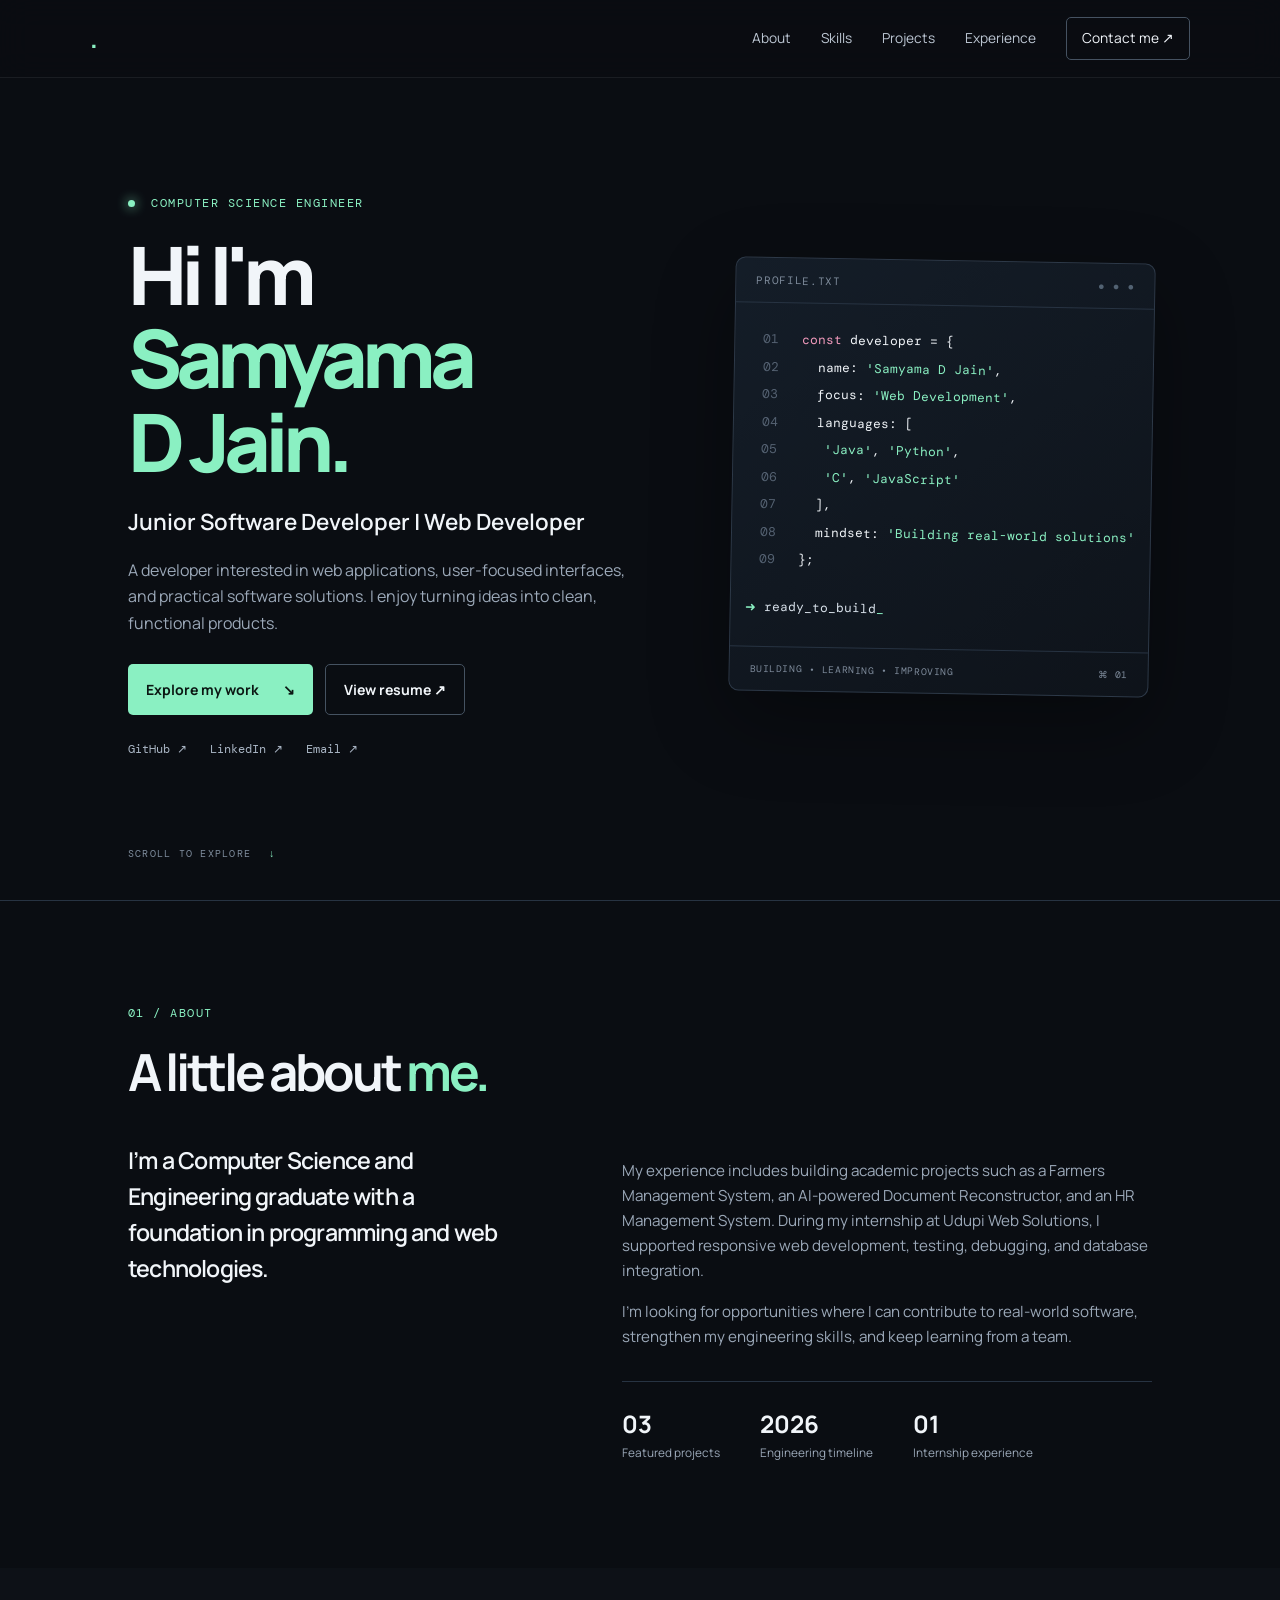
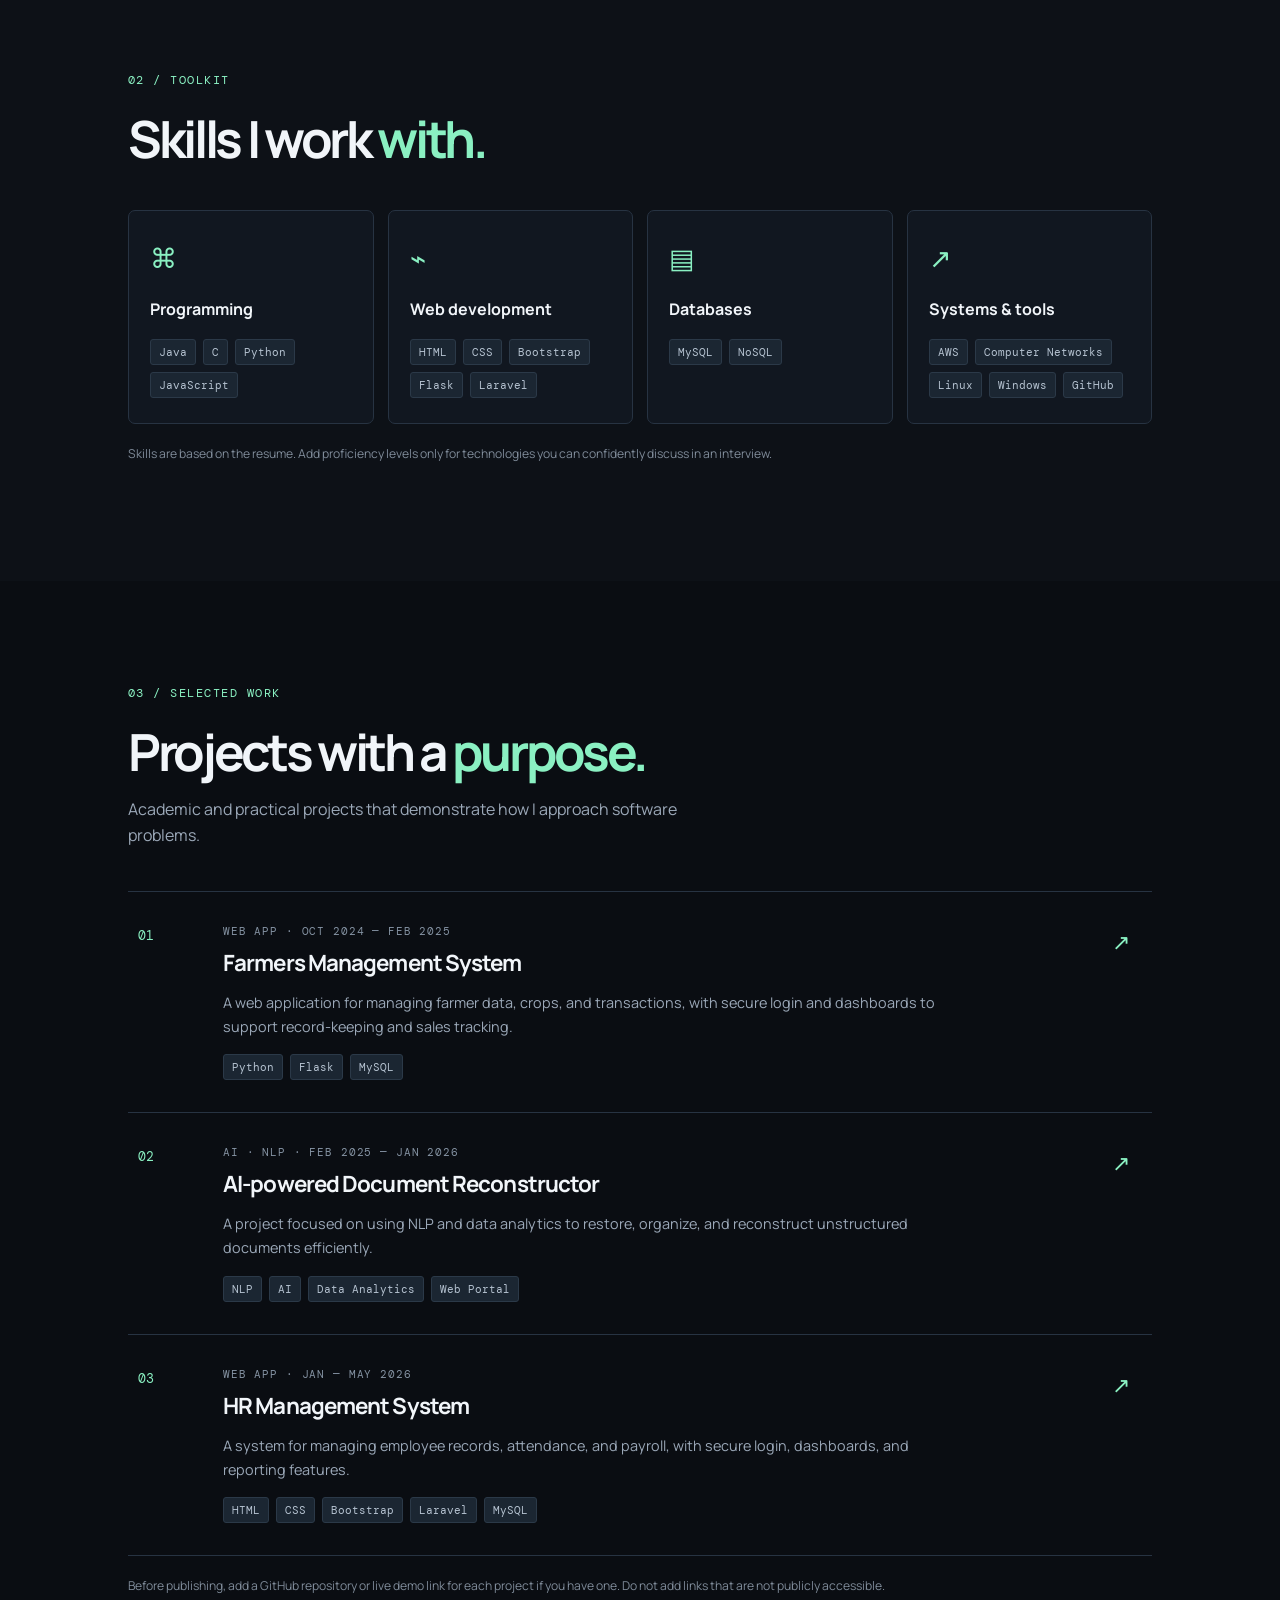
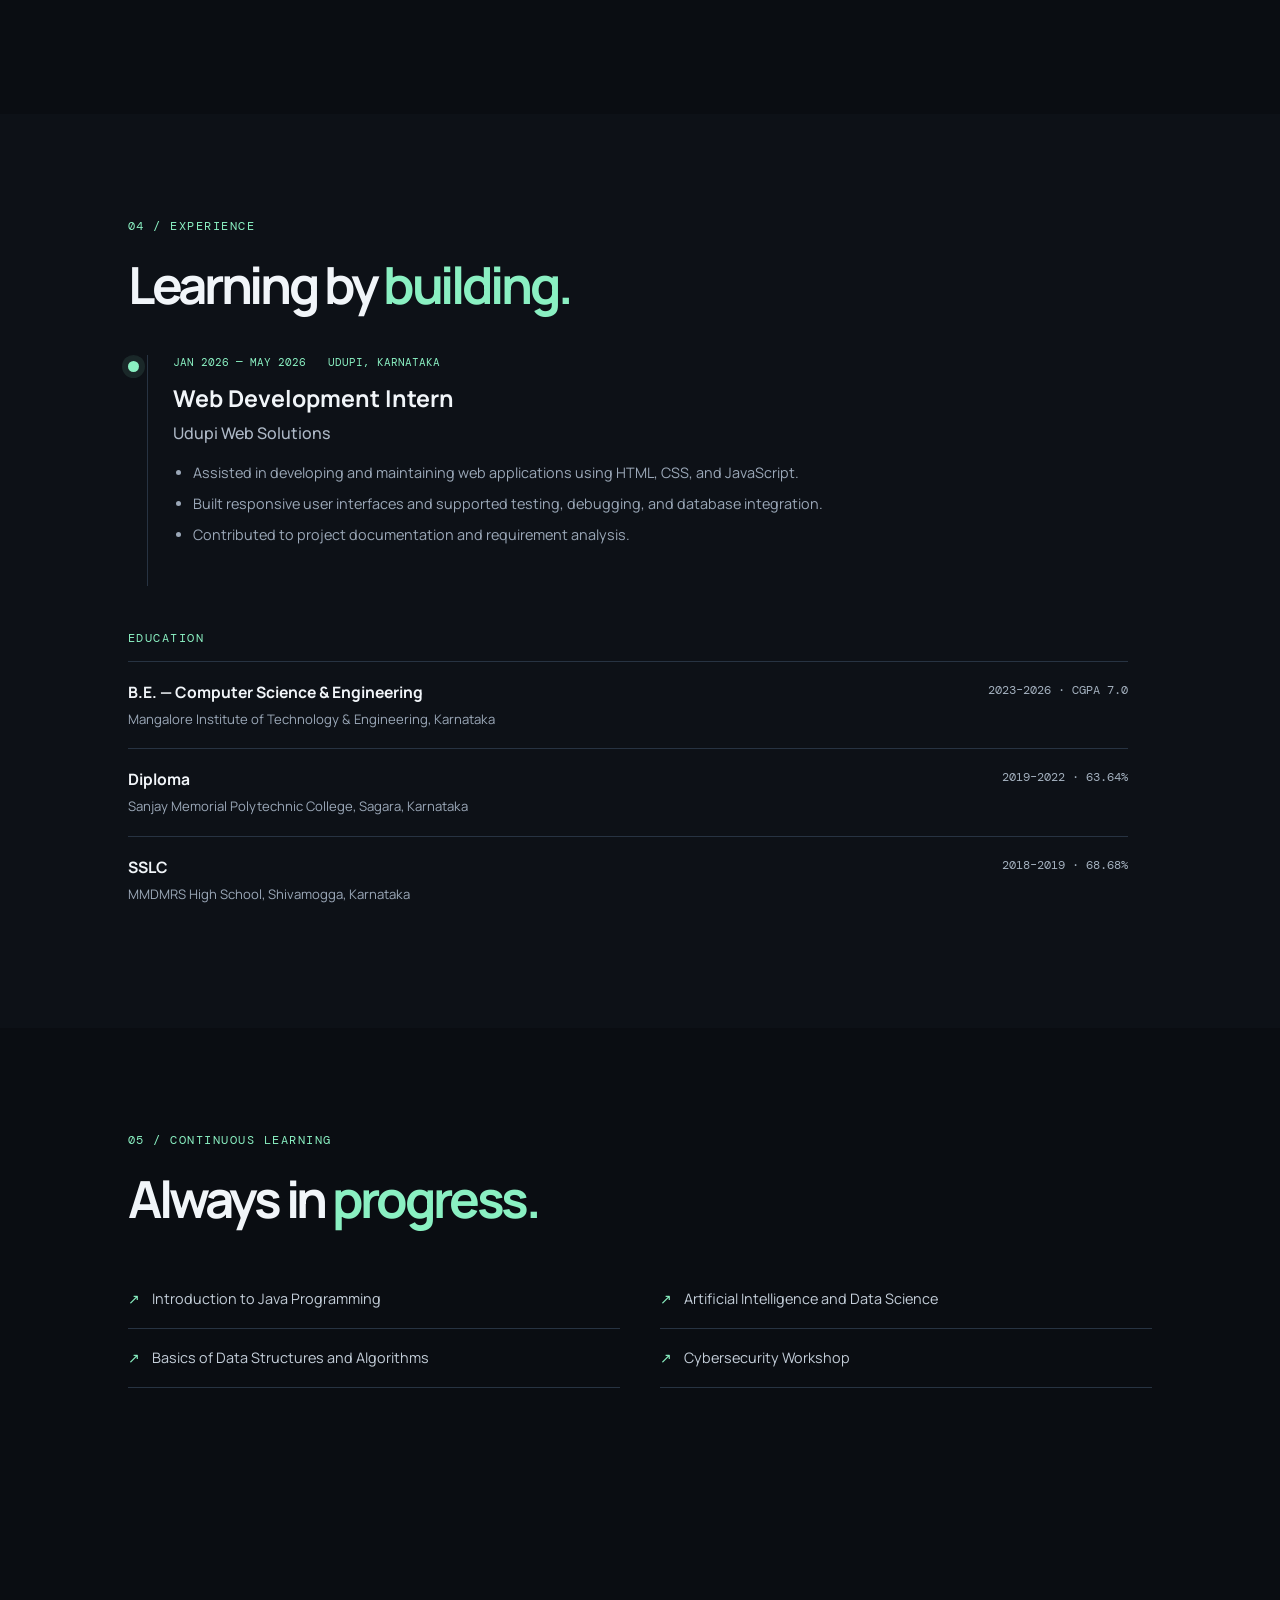
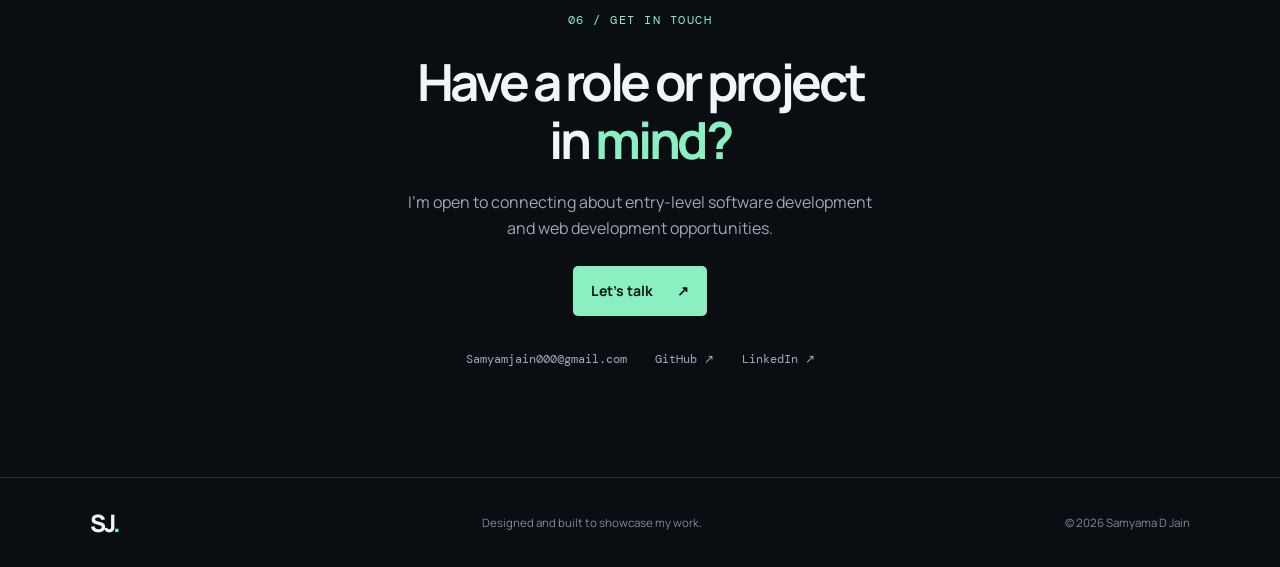
==== index.html @ 65d4816d "Add files via upload" ====
<!DOCTYPE html>
<html lang="en">
<head>
  <meta charset="UTF-8" />
  <meta name="viewport" content="width=device-width, initial-scale=1.0" />
  <meta name="description" content="Portfolio of Samyama D Jain, Computer Science Engineer and aspiring software developer." />
  <title>Samyama D Jain | Developer Portfolio</title>
  <link rel="preconnect" href="https://fonts.googleapis.com">
  <link rel="preconnect" href="https://fonts.gstatic.com" crossorigin>
  <link href="https://fonts.googleapis.com/css2?family=DM+Mono:wght@400;500&family=Manrope:wght@400;500;600;700;800&display=swap" rel="stylesheet">
  <link rel="stylesheet" href="styles.css" />
</head>
<body>
  <header class="site-header">
    <a class="logo" href="#home"><span>.</span></a>
    <button class="menu-toggle" id="menuToggle" aria-label="Toggle navigation" aria-expanded="false">☰</button>
    <nav id="navMenu">
      <a href="#about">About</a><a href="#skills">Skills</a><a href="#projects">Projects</a>
      <a href="#experience">Experience</a><a href="#contact" class="nav-cta">Contact me ↗</a>
    </nav>
  </header>

  <main>
    <section class="hero section" id="home">
      <div class="hero-copy">
        <p class="eyebrow"><span class="status-dot"></span> COMPUTER SCIENCE ENGINEER</p>
        <h1>Hi I'm <span>Samyama<br class="desktop-break"> D Jain.</span></h1>
        <h2>Junior Software Developer | Web Developer</h2>
        <p class="intro">A developer interested in web applications, user-focused interfaces, and practical software solutions. I enjoy turning ideas into clean, functional products.</p>
        <div class="hero-actions">
          <a class="button primary" href="#projects">Explore my work <span>↘</span></a>
          <a class="button secondary" href="assets/resume.pdf" target="_blank" rel="noopener">View resume ↗</a>
        </div>
        <div class="quick-links">
          <a href="https://github.com/Samyam0731" target="_blank" rel="noopener">GitHub ↗</a>
          <a href="https://www.linkedin.com/in/samyama-d-jain" target="_blank" rel="noopener">LinkedIn ↗</a>
          <a href="mailto:Samyamjain000@gmail.com">Email ↗</a>
        </div>
      </div>
      <div class="hero-card">
        <div class="card-top"><span>PROFILE.TXT</span><span class="dots">● ● ●</span></div>
        <div class="code-lines" aria-label="Developer profile code">
          <p><span class="ln">01</span> <span class="pink">const</span> developer = {</p>
          <p><span class="ln">02</span> &nbsp; name: <span class="green">'Samyama D Jain'</span>,</p>
          <p><span class="ln">03</span> &nbsp; focus: <span class="green">'Web Development'</span>,</p>
          <p><span class="ln">04</span> &nbsp; languages: [</p>
          <p><span class="ln">05</span> &nbsp;&nbsp; <span class="green">'Java'</span>, <span class="green">'Python'</span>,</p>
          <p><span class="ln">06</span> &nbsp;&nbsp; <span class="green">'C'</span>, <span class="green">'JavaScript'</span></p>
          <p><span class="ln">07</span> &nbsp; ],</p>
          <p><span class="ln">08</span> &nbsp; mindset: <span class="green">'Building real-world solutions'</span></p>
          <p><span class="ln">09</span> };</p>
          <p class="terminal-line"><span>➜</span> ready_to_build<span class="cursor">_</span></p>
        </div>
        <div class="card-bottom"><span>BUILDING • LEARNING • IMPROVING</span><span>⌘ 01</span></div>
      </div>
      <a class="scroll-cue" href="#about">SCROLL TO EXPLORE <span>↓</span></a>
    </section>

    <section class="section about-section" id="about">
      <div class="section-heading"><p class="eyebrow">01 / ABOUT</p><h2>A little about <span>me.</span></h2></div>
      <div class="about-grid">
        <p class="about-lead">I’m a Computer Science and Engineering graduate with a foundation in programming and web technologies.</p>
        <div class="about-detail">
          <p>My experience includes building academic projects such as a Farmers Management System, an AI-powered Document Reconstructor, and an HR Management System. During my internship at Udupi Web Solutions, I supported responsive web development, testing, debugging, and database integration.</p>
          <p>I’m looking for opportunities where I can contribute to real-world software, strengthen my engineering skills, and keep learning from a team.</p>
          <div class="facts">
            <div><strong>03</strong><span>Featured projects</span></div>
            <div><strong>2026</strong><span>Engineering timeline</span></div>
            <div><strong>01</strong><span>Internship experience</span></div>
          </div>
        </div>
      </div>
    </section>

    <section class="section skills-section" id="skills">
      <div class="section-heading"><p class="eyebrow">02 / TOOLKIT</p><h2>Skills I work <span>with.</span></h2></div>
      <div class="skill-grid">
        <article class="skill-card"><div class="skill-icon">⌘</div><h3>Programming</h3><div class="tags"><span>Java</span><span>C</span><span>Python</span><span>JavaScript</span></div></article>
        <article class="skill-card"><div class="skill-icon">⌁</div><h3>Web development</h3><div class="tags"><span>HTML</span><span>CSS</span><span>Bootstrap</span><span>Flask</span><span>Laravel</span></div></article>
        <article class="skill-card"><div class="skill-icon">▤</div><h3>Databases</h3><div class="tags"><span>MySQL</span><span>NoSQL</span></div></article>
        <article class="skill-card"><div class="skill-icon">↗</div><h3>Systems & tools</h3><div class="tags"><span>AWS</span><span>Computer Networks</span><span>Linux</span><span>Windows</span><span>GitHub</span></div></article>
      </div>
      <p class="small-note">Skills are based on the resume. Add proficiency levels only for technologies you can confidently discuss in an interview.</p>
    </section>

    <section class="section projects-section" id="projects">
      <div class="section-heading"><p class="eyebrow">03 / SELECTED WORK</p><h2>Projects with a <span>purpose.</span></h2><p class="section-subtitle">Academic and practical projects that demonstrate how I approach software problems.</p></div>
      <div class="project-list">
        <article class="project-card">
          <div class="project-number">01</div><div class="project-content"><p class="project-type">WEB APP · OCT 2024 — FEB 2025</p><h3>Farmers Management System</h3><p>A web application for managing farmer data, crops, and transactions, with secure login and dashboards to support record-keeping and sales tracking.</p><div class="tags"><span>Python</span><span>Flask</span><span>MySQL</span></div></div><div class="project-arrow">↗</div>
        </article>
        <article class="project-card">
          <div class="project-number">02</div><div class="project-content"><p class="project-type">AI · NLP · FEB 2025 — JAN 2026</p><h3>AI-powered Document Reconstructor</h3><p>A project focused on using NLP and data analytics to restore, organize, and reconstruct unstructured documents efficiently.</p><div class="tags"><span>NLP</span><span>AI</span><span>Data Analytics</span><span>Web Portal</span></div></div><div class="project-arrow">↗</div>
        </article>
        <article class="project-card">
          <div class="project-number">03</div><div class="project-content"><p class="project-type">WEB APP · JAN — MAY 2026</p><h3>HR Management System</h3><p>A system for managing employee records, attendance, and payroll, with secure login, dashboards, and reporting features.</p><div class="tags"><span>HTML</span><span>CSS</span><span>Bootstrap</span><span>Laravel</span><span>MySQL</span></div></div><div class="project-arrow">↗</div>
        </article>
      </div>
      <p class="small-note">Before publishing, add a GitHub repository or live demo link for each project if you have one. Do not add links that are not publicly accessible.</p>
    </section>

    <section class="section experience-section" id="experience">
      <div class="section-heading"><p class="eyebrow">04 / EXPERIENCE</p><h2>Learning by <span>building.</span></h2></div>
      <div class="timeline">
        <div class="timeline-marker"></div><div class="timeline-content">
          <div class="timeline-meta"><span>JAN 2026 — MAY 2026</span><span>UDUPI, KARNATAKA</span></div>
          <h3>Web Development Intern</h3><h4>Udupi Web Solutions</h4>
          <ul><li>Assisted in developing and maintaining web applications using HTML, CSS, and JavaScript.</li><li>Built responsive user interfaces and supported testing, debugging, and database integration.</li><li>Contributed to project documentation and requirement analysis.</li></ul>
        </div>
      </div>
      <div class="education-block"><p class="eyebrow">EDUCATION</p><div class="education-row"><div><h3>B.E. — Computer Science & Engineering</h3><p>Mangalore Institute of Technology & Engineering, Karnataka</p></div><span>2023–2026 · CGPA 7.0</span></div><div class="education-row"><div><h3>Diploma</h3><p>Sanjay Memorial Polytechnic College, Sagara, Karnataka</p></div><span>2019–2022 · 63.64%</span></div><div class="education-row"><div><h3>SSLC</h3><p>MMDMRS High School, Shivamogga, Karnataka</p></div><span>2018–2019 · 68.68%</span></div></div>
    </section>

    <section class="section learning-section">
      <div class="section-heading"><p class="eyebrow">05 / CONTINUOUS LEARNING</p><h2>Always in <span>progress.</span></h2></div>
      <div class="learning-list"><span>Introduction to Java Programming</span><span>Artificial Intelligence and Data Science</span><span>Basics of Data Structures and Algorithms</span><span>Cybersecurity Workshop</span></div>
    </section>

    <section class="section contact-section" id="contact">
      <p class="eyebrow">06 / GET IN TOUCH</p><h2>Have a role or project<br>in <span>mind?</span></h2>
      <p class="contact-copy">I’m open to connecting about entry-level software development and web development opportunities.</p>
      <a class="button primary" href="mailto:Samyamjain000@gmail.com">Let's talk <span>↗</span></a>
      <div class="contact-links"><a href="mailto:Samyamjain000@gmail.com">Samyamjain000@gmail.com</a><a href="https://github.com/Samyam0731" target="_blank" rel="noopener">GitHub ↗</a><a href="https://www.linkedin.com/in/samyama-d-jain" target="_blank" rel="noopener">LinkedIn ↗</a></div>
    </section>
  </main>
  <footer><a class="logo" href="#home">SJ<span>.</span></a><p>Designed and built to showcase my work.</p><span>© <span id="year"></span> Samyama D Jain</span></footer>
  <script src="script.js"></script>
</body>
</html>
---- styles.css ----
:root{--bg:#0a0d12;--panel:#111720;--panel2:#151e29;--text:#f1f5f9;--muted:#9ba8b8;--line:#273342;--accent:#8af0c2;--accent2:#b5f7dc;--pink:#f39bbd;--mono:"DM Mono",monospace;--sans:"Manrope",sans-serif}
*{box-sizing:border-box}html{scroll-behavior:smooth;scroll-padding-top:90px}body{margin:0;background:var(--bg);color:var(--text);font-family:var(--sans);line-height:1.65}a{color:inherit;text-decoration:none}.site-header{height:78px;padding:0 7vw;display:flex;align-items:center;justify-content:space-between;border-bottom:1px solid rgba(255,255,255,.07);position:sticky;top:0;background:rgba(10,13,18,.9);backdrop-filter:blur(16px);z-index:10}.logo{font-size:1.5rem;font-weight:800;letter-spacing:-.08em}.logo span{color:var(--accent)}nav{display:flex;align-items:center;gap:30px;color:#bdc7d3;font-size:.86rem}nav a:hover,.quick-links a:hover,.contact-links a:hover{color:var(--accent)}.nav-cta{border:1px solid #455261;padding:9px 15px;border-radius:5px;color:var(--text)}.menu-toggle{display:none;background:none;border:0;color:var(--text);font-size:1.4rem}.section{padding:105px 10vw;max-width:1500px;margin:auto}.hero{min-height:calc(100vh - 78px);display:grid;grid-template-columns:1.1fr .9fr;align-items:center;gap:7vw;position:relative;padding-bottom:130px}.eyebrow{font: .72rem var(--mono);letter-spacing:.13em;color:var(--accent);margin:0 0 22px}.status-dot{display:inline-block;width:7px;height:7px;border-radius:50%;background:var(--accent);margin-right:8px;box-shadow:0 0 12px #8af0c2}.hero h1{font-size:clamp(3.2rem,6.3vw,6rem);line-height:1.04;letter-spacing:-.075em;margin:0 0 20px;font-weight:800}.hero h1 span,.section-heading h2 span,.contact-section h2 span{color:var(--accent)}.hero h2{font-size:clamp(1.05rem,2vw,1.4rem);font-weight:600;margin:0 0 14px}.intro{color:var(--muted);max-width:540px;font-size:1rem}.hero-actions{display:flex;gap:12px;flex-wrap:wrap;margin:28px 0 26px}.button{display:inline-flex;align-items:center;gap:24px;padding:13px 18px;border-radius:5px;font-size:.88rem;font-weight:700;transition:transform .2s,background .2s}.button:hover{transform:translateY(-2px)}.button.primary{background:var(--accent);color:#0b1713}.button.primary:hover{background:var(--accent2)}.button.secondary{border:1px solid #455261}.quick-links{display:flex;gap:23px;font: .78rem var(--mono);color:#aab6c5}.hero-card{border:1px solid #2d3948;border-radius:10px;background:linear-gradient(145deg,#141d28,#0e131a);box-shadow:0 28px 80px #0005;overflow:hidden;transform:rotate(1deg)}.card-top,.card-bottom{display:flex;justify-content:space-between;padding:15px 20px;color:#7e8b9b;font: .68rem var(--mono);letter-spacing:.06em;border-bottom:1px solid #273342}.dots{color:#526272}.code-lines{padding:22px 14px 26px;font:clamp(.67rem,1vw,.85rem) var(--mono);line-height:2.15;white-space:nowrap}.code-lines p{margin:0}.ln{display:inline-block;width:30px;color:#556272;text-align:right;margin-right:15px}.pink{color:var(--pink)}.green{color:var(--accent)}.terminal-line{margin-top:20px!important;color:#d8e1ea}.terminal-line span{color:var(--accent)}.cursor{animation:blink 1s steps(2,start) infinite}.card-bottom{border-top:1px solid #273342;border-bottom:0;font-size:.6rem}.scroll-cue{position:absolute;bottom:40px;left:10vw;font: .65rem var(--mono);letter-spacing:.12em;color:#7f8d9d}.scroll-cue span{color:var(--accent);margin-left:10px}.section-heading{margin-bottom:42px}.section-heading h2,.contact-section h2{font-size:clamp(2.1rem,4vw,3.7rem);letter-spacing:-.065em;line-height:1.13;margin:0}.about-section{border-top:1px solid var(--line)}.about-grid{display:grid;grid-template-columns:.85fr 1.15fr;gap:8vw}.about-lead{font-size:1.45rem;line-height:1.55;font-weight:600;letter-spacing:-.035em;margin:0}.about-detail{color:var(--muted);font-size:.95rem}.facts{display:flex;gap:40px;margin-top:32px;padding-top:22px;border-top:1px solid var(--line)}.facts div{display:flex;flex-direction:column}.facts strong{font-size:1.5rem;color:var(--text)}.facts span{font-size:.74rem;color:var(--muted)}.skills-section{background:#0d1117;max-width:none;padding-left:10vw;padding-right:10vw}.skill-grid{display:grid;grid-template-columns:repeat(4,1fr);gap:14px}.skill-card{background:var(--panel);border:1px solid var(--line);border-radius:7px;padding:25px 21px;min-height:205px}.skill-icon{font-size:1.7rem;color:var(--accent);margin-bottom:15px}.skill-card h3{font-size:1rem;margin:0 0 17px}.tags{display:flex;flex-wrap:wrap;gap:7px}.tags span{font: .68rem var(--mono);color:#b5c2d0;background:#1b2632;border:1px solid #2b3948;padding:5px 8px;border-radius:3px}.small-note{color:#7f8b99;font-size:.76rem;margin-top:20px}.section-subtitle{color:var(--muted);max-width:550px;margin-top:15px}.project-list{border-top:1px solid var(--line)}.project-card{display:grid;grid-template-columns:65px 1fr 30px;gap:20px;padding:32px 10px;border-bottom:1px solid var(--line);transition:background .2s}.project-card:hover{background:#10161e}.project-number{font: .8rem var(--mono);color:var(--accent);padding-top:3px}.project-type{font:.67rem var(--mono);letter-spacing:.08em;color:#8492a2;margin:0 0 7px}.project-content h3{font-size:1.4rem;letter-spacing:-.04em;margin:0 0 9px}.project-content p:not(.project-type){color:var(--muted);max-width:730px;margin:0 0 16px;font-size:.9rem}.project-arrow{color:var(--accent);font-size:1.4rem}.experience-section{background:#0d1117;max-width:none;padding-left:10vw;padding-right:10vw}.timeline{display:grid;grid-template-columns:25px 1fr;gap:20px;max-width:850px}.timeline-marker{width:11px;height:11px;background:var(--accent);border-radius:50%;margin-top:6px;box-shadow:0 0 0 6px #8af0c21a}.timeline-content{border-left:1px solid var(--line);padding:0 0 25px 25px;margin-left:-26px}.timeline-meta{display:flex;gap:22px;flex-wrap:wrap;font:.68rem var(--mono);color:var(--accent)}.timeline-content h3{font-size:1.45rem;margin:10px 0 0}.timeline-content h4{color:#aeb9c7;font-weight:500;margin:2px 0 15px}.timeline-content ul{color:var(--muted);padding-left:20px;font-size:.9rem}.timeline-content li{margin:7px 0}.education-block{margin-top:45px;max-width:1000px}.education-block>.eyebrow{margin-bottom:15px}.education-row{display:flex;justify-content:space-between;gap:25px;padding:18px 0;border-top:1px solid var(--line)}.education-row h3{font-size:.98rem;margin:0 0 3px}.education-row p{margin:0;color:var(--muted);font-size:.82rem}.education-row>span{font:.72rem var(--mono);color:#a4b1bf;white-space:nowrap;padding-top:3px}.learning-list{display:grid;grid-template-columns:1fr 1fr;gap:0 40px}.learning-list span{padding:17px 0;border-bottom:1px solid var(--line);color:#c4ced9;font-size:.9rem}.learning-list span:before{content:"↗";color:var(--accent);margin-right:12px}.contact-section{text-align:center;padding-top:120px;padding-bottom:110px}.contact-section .eyebrow{margin-bottom:25px}.contact-copy{color:var(--muted);max-width:470px;margin:20px auto 25px}.contact-section .button{margin-bottom:35px}.contact-links{display:flex;justify-content:center;gap:28px;flex-wrap:wrap;font:.75rem var(--mono);color:#9eacbb}footer{border-top:1px solid var(--line);padding:25px 7vw;display:flex;align-items:center;justify-content:space-between;color:#7f8b99;font-size:.72rem}footer p{margin:0}footer .logo{color:var(--text)}@keyframes blink{to{visibility:hidden}}@media(max-width:900px){.section{padding:80px 7vw}.hero{grid-template-columns:1fr;gap:40px;padding-top:70px}.hero-card{max-width:570px;width:100%;transform:none}.scroll-cue{left:7vw}.skill-grid{grid-template-columns:repeat(2,1fr)}.about-grid{gap:35px}.site-header{padding:0 7vw}.skills-section,.experience-section{padding-left:7vw;padding-right:7vw}}@media(max-width:650px){.site-header{height:68px}.menu-toggle{display:block}nav{display:none;position:absolute;top:67px;left:0;right:0;background:#10161e;padding:20px 7vw 25px;flex-direction:column;align-items:flex-start;border-bottom:1px solid var(--line);gap:17px}nav.open{display:flex}.hero{min-height:auto;padding-top:65px;padding-bottom:105px}.hero h1{font-size:3.4rem}.desktop-break{display:none}.section{padding:72px 7vw}.about-grid{grid-template-columns:1fr}.about-lead{font-size:1.25rem}.facts{gap:25px}.facts strong{font-size:1.3rem}.skill-grid{grid-template-columns:1fr 1fr;gap:9px}.skill-card{padding:18px 13px;min-height:190px}.project-card{grid-template-columns:30px 1fr 18px;gap:10px;padding:26px 0}.project-content h3{font-size:1.15rem}.education-row{flex-direction:column;gap:6px}.education-row>span{white-space:normal}.learning-list{grid-template-columns:1fr}.contact-section h2{font-size:2.7rem}footer{padding:22px 7vw;gap:12px;flex-wrap:wrap}footer p{order:3;width:100%}.code-lines{font-size:.68rem;padding-left:5px;padding-right:5px}.ln{width:20px;margin-right:8px}}@media(max-width:380px){.skill-grid{grid-template-columns:1fr}.hero h1{font-size:2.9rem}.quick-links{gap:13px;font-size:.7rem}.facts{gap:15px}}
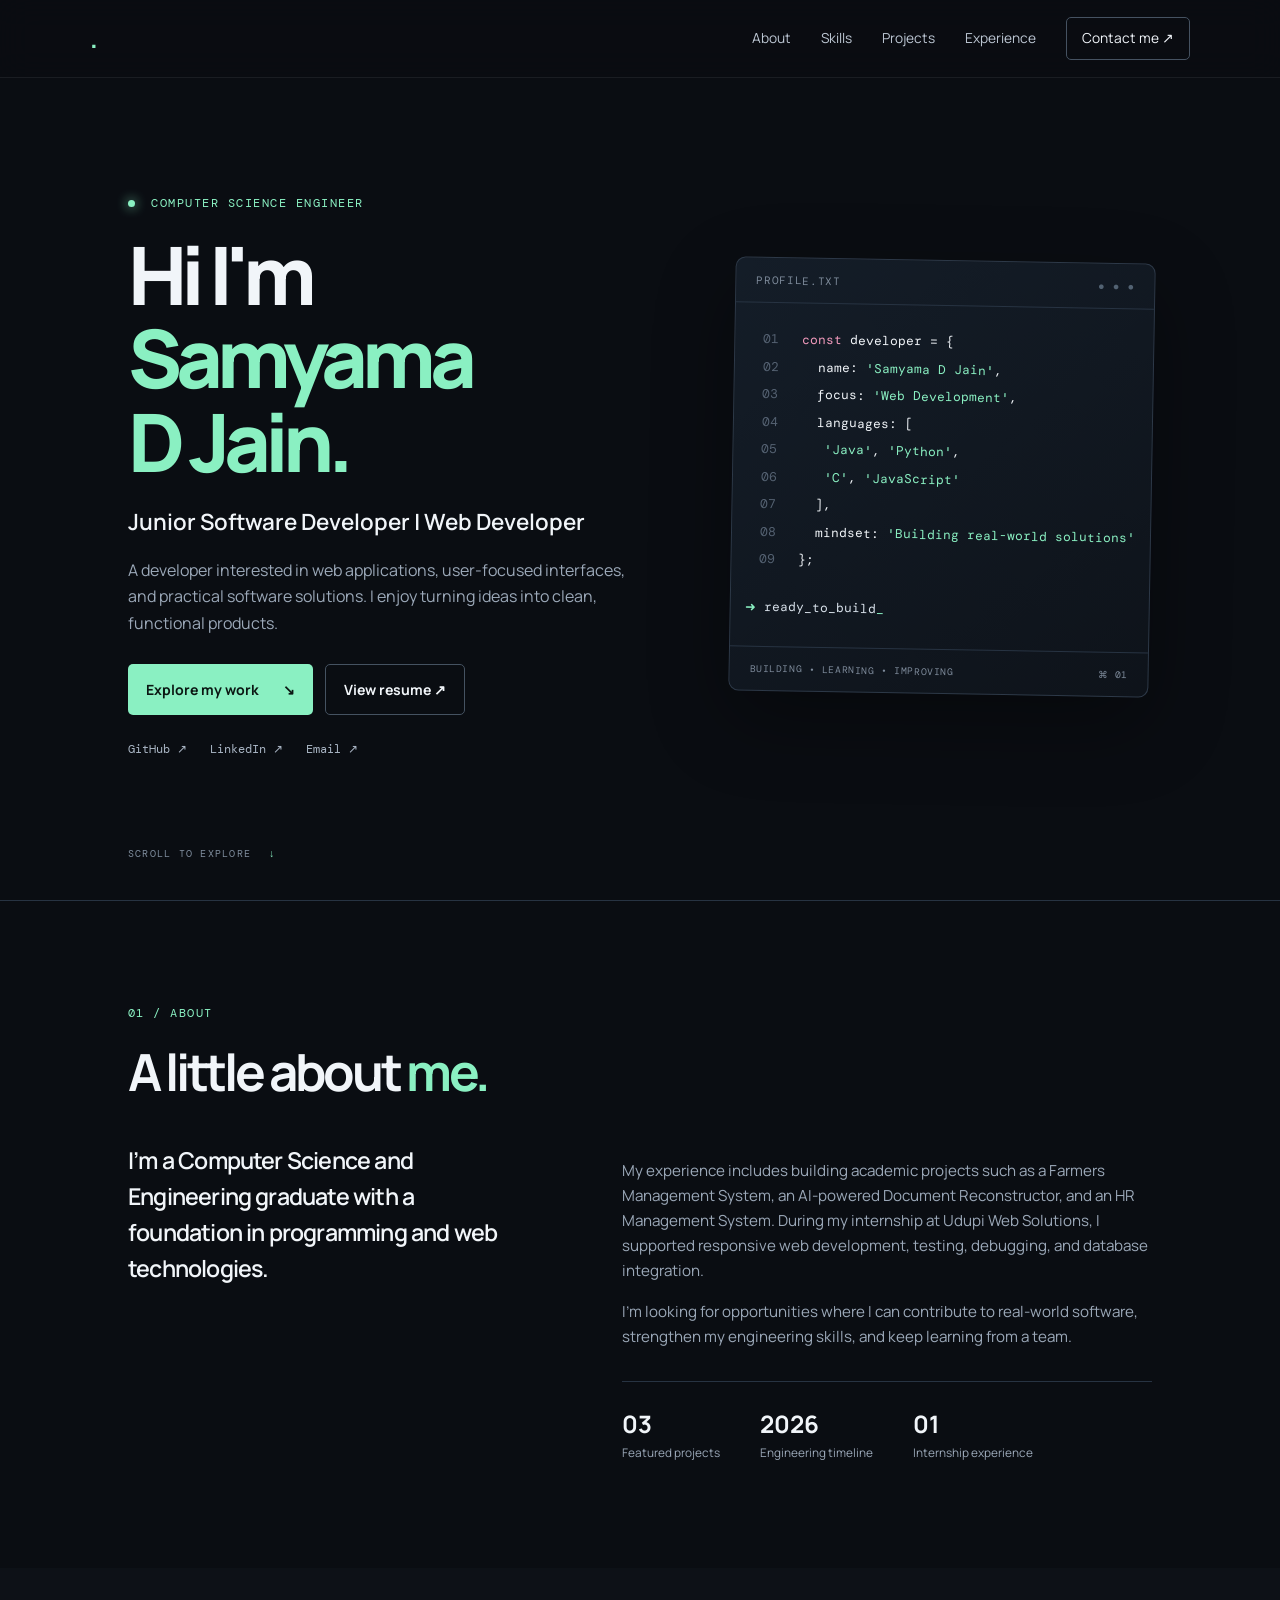
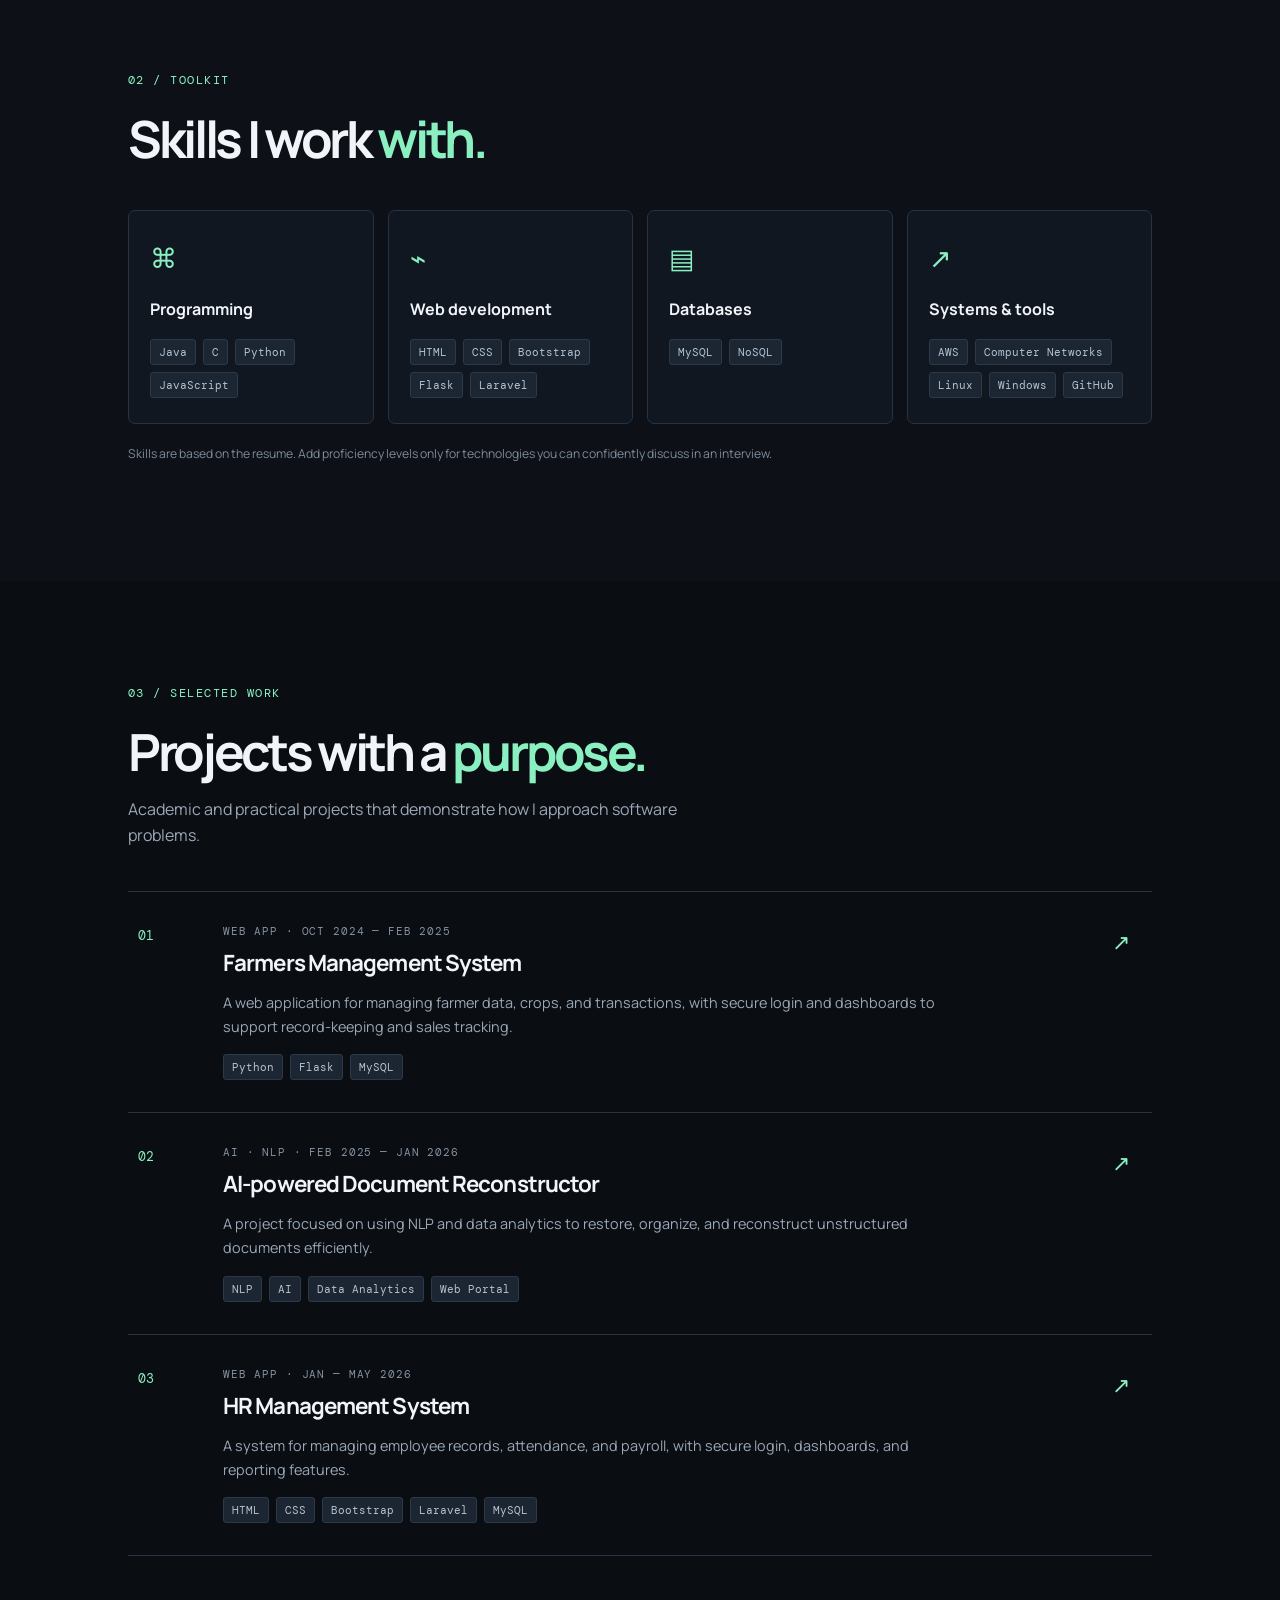
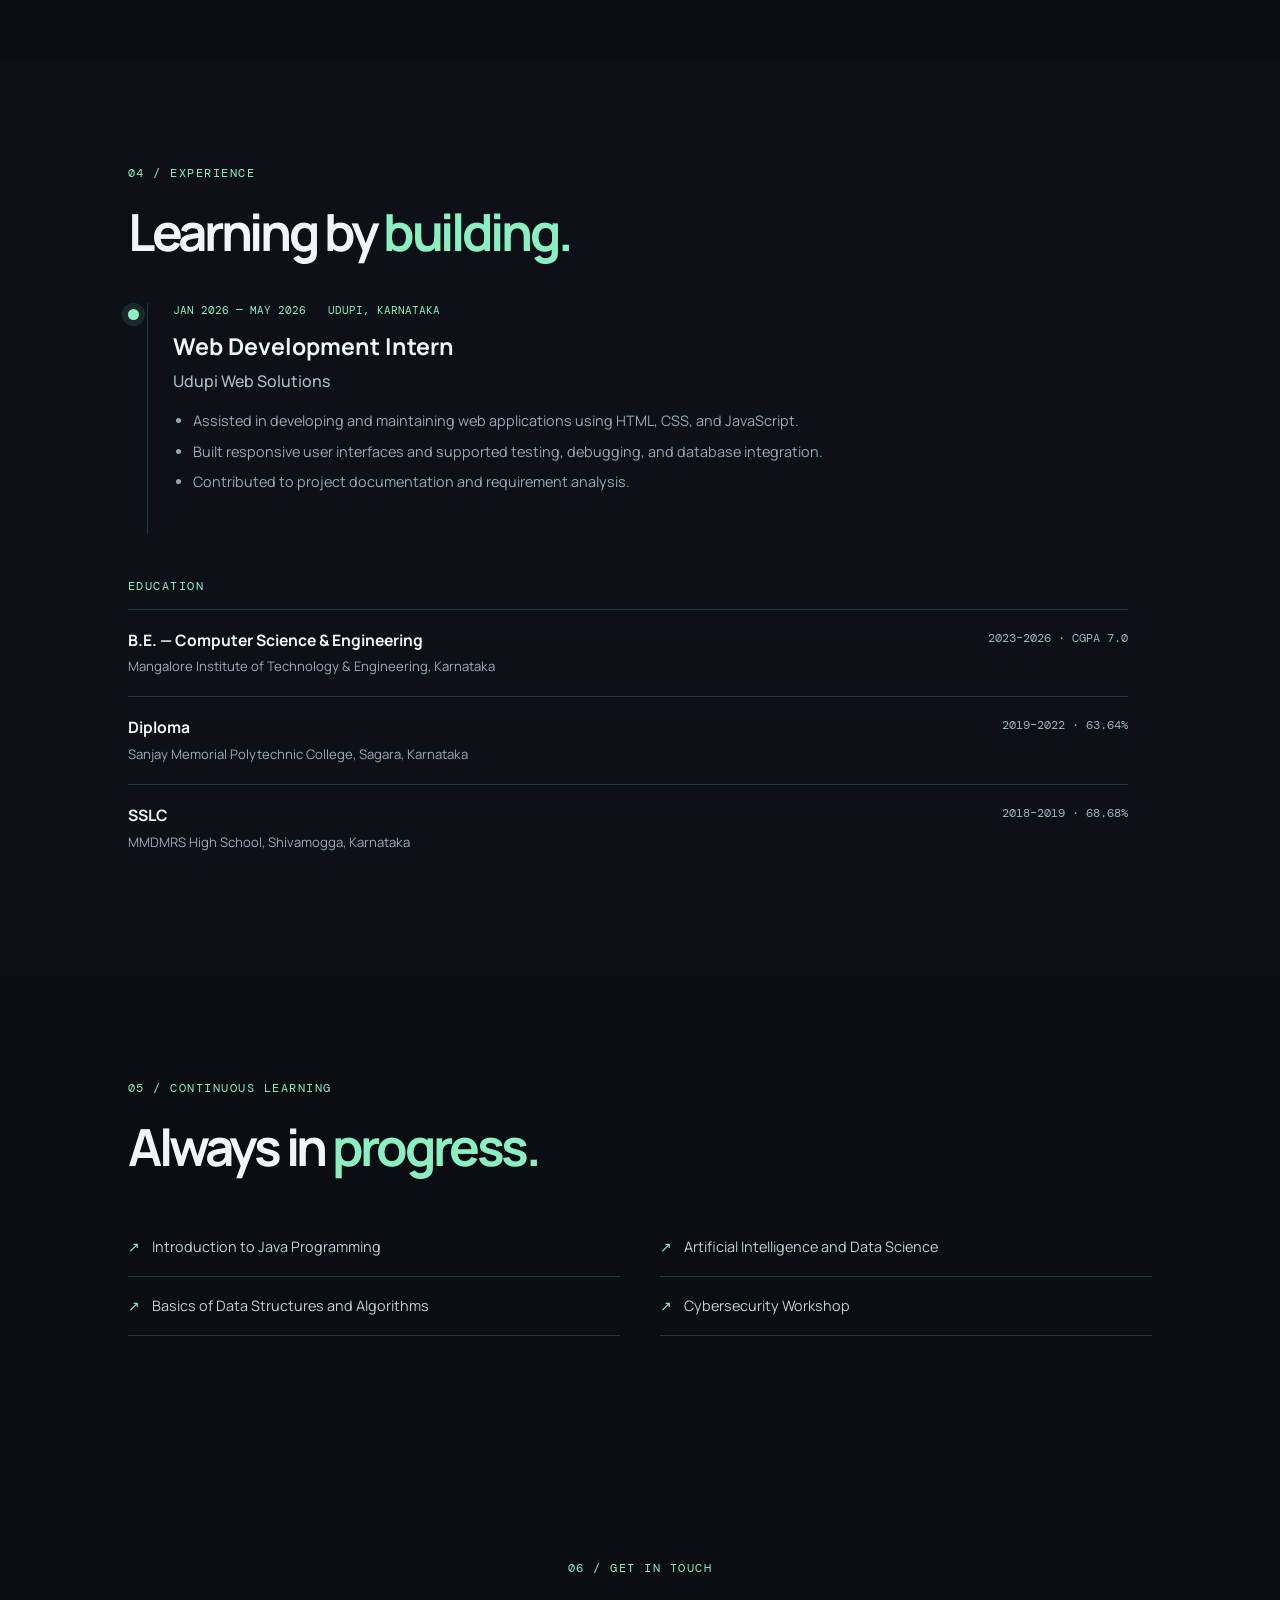
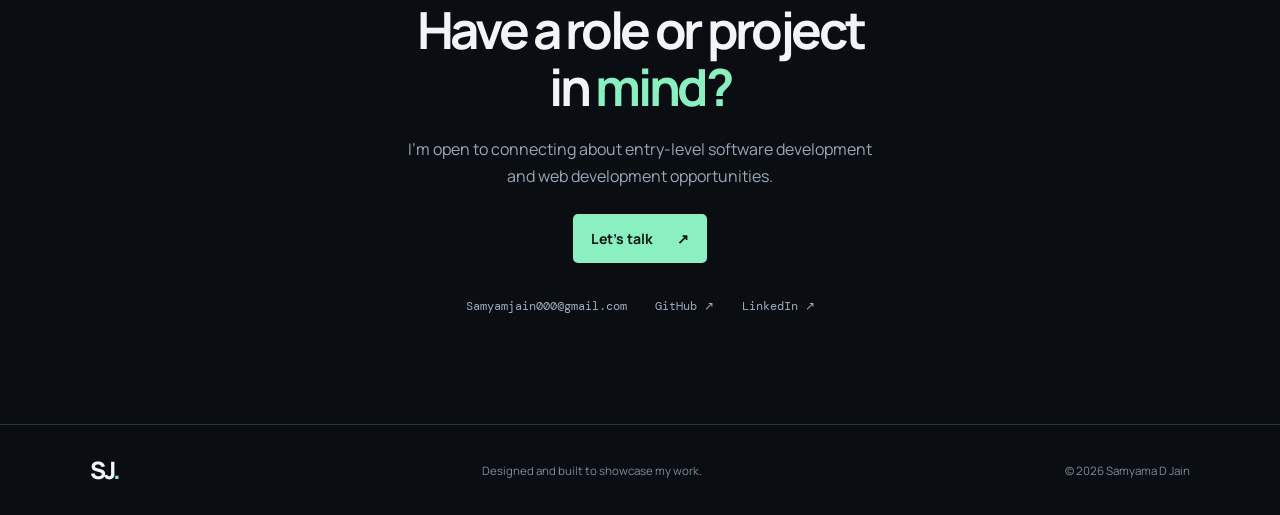
==== commit c731a7d6: "Add files via upload" ====
--- a/index.html
+++ b/index.html
@@ -29,7 +29,7 @@
         <p class="intro">A developer interested in web applications, user-focused interfaces, and practical software solutions. I enjoy turning ideas into clean, functional products.</p>
         <div class="hero-actions">
           <a class="button primary" href="#projects">Explore my work <span>↘</span></a>
-          <a class="button secondary" href="assets/resume.pdf" target="_blank" rel="noopener">View resume ↗</a>
+          <a class="button secondary" href="resume.pdf" target="_blank" rel="noopener">View resume ↗</a>
         </div>
         <div class="quick-links">
           <a href="https://github.com/Samyam0731" target="_blank" rel="noopener">GitHub ↗</a>
@@ -96,7 +96,6 @@
           <div class="project-number">03</div><div class="project-content"><p class="project-type">WEB APP · JAN — MAY 2026</p><h3>HR Management System</h3><p>A system for managing employee records, attendance, and payroll, with secure login, dashboards, and reporting features.</p><div class="tags"><span>HTML</span><span>CSS</span><span>Bootstrap</span><span>Laravel</span><span>MySQL</span></div></div><div class="project-arrow">↗</div>
         </article>
       </div>
-      <p class="small-note">Before publishing, add a GitHub repository or live demo link for each project if you have one. Do not add links that are not publicly accessible.</p>
     </section>
 
     <section class="section experience-section" id="experience">
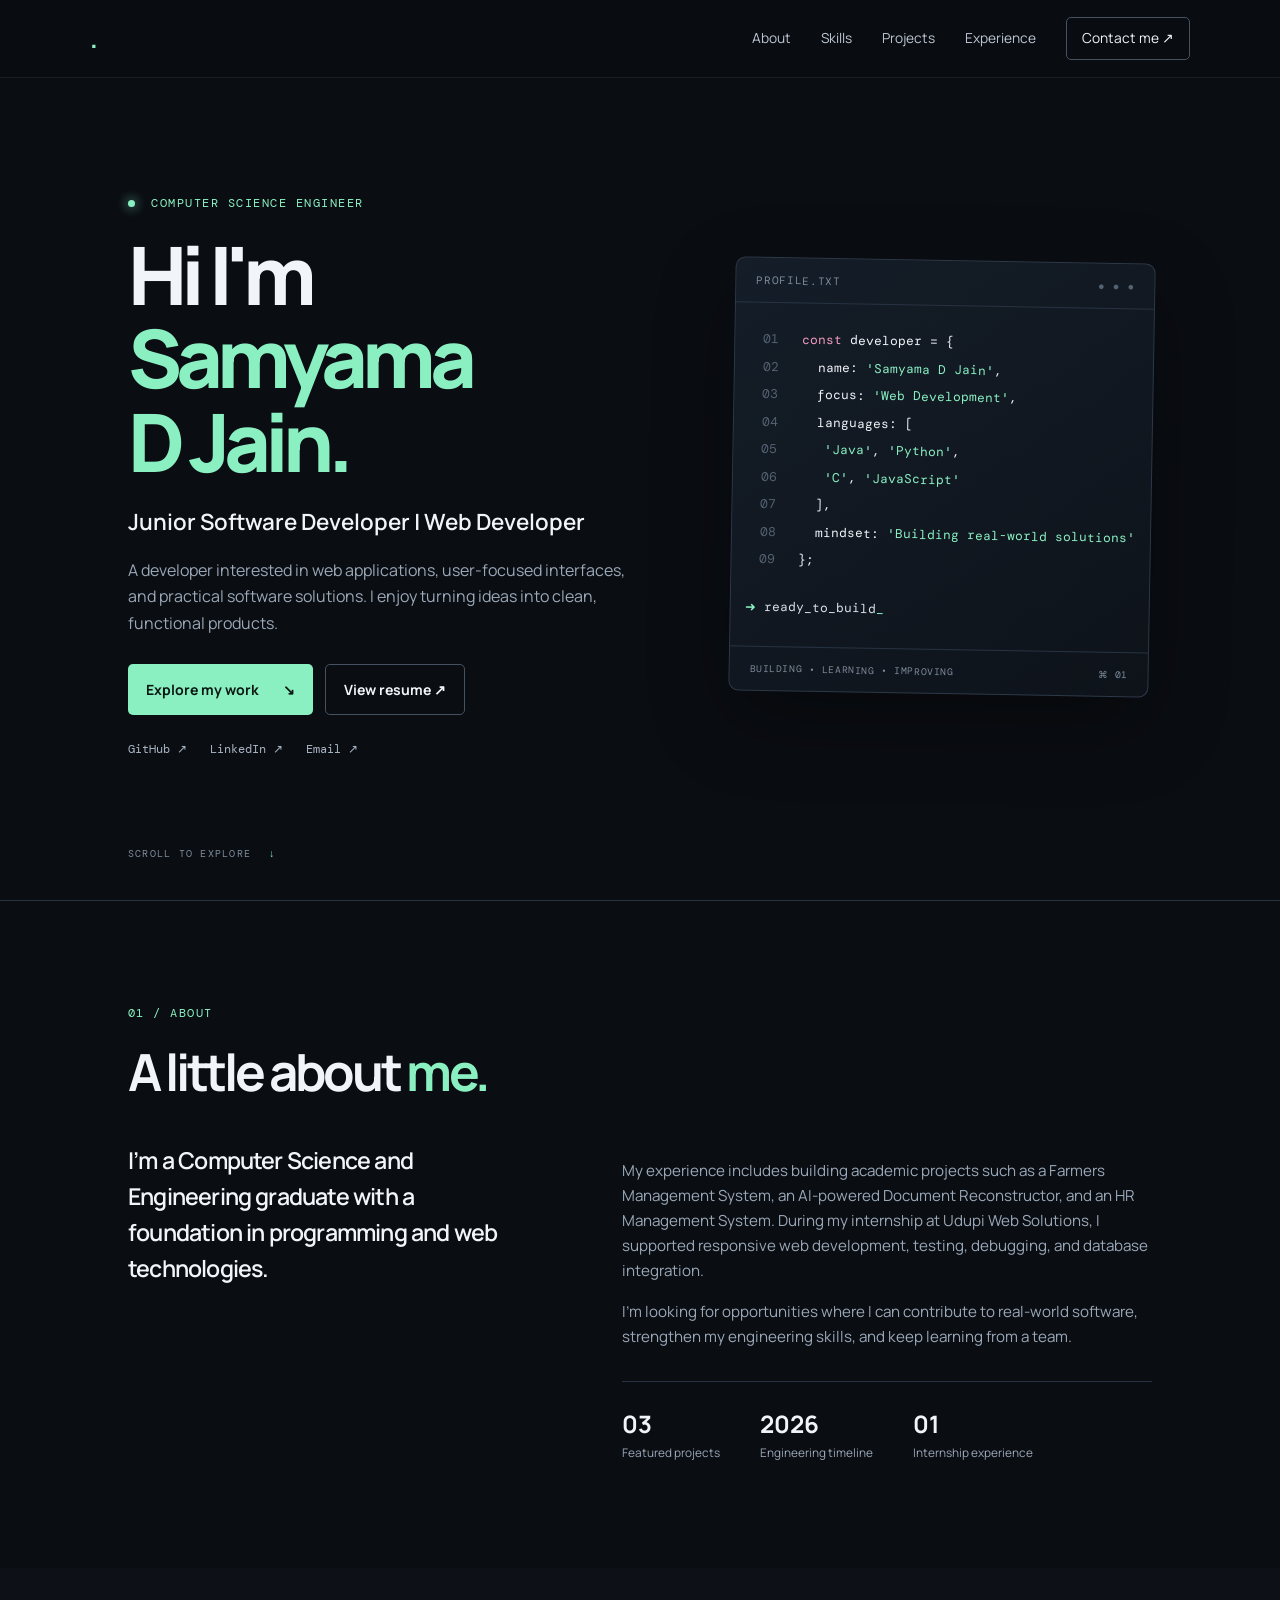
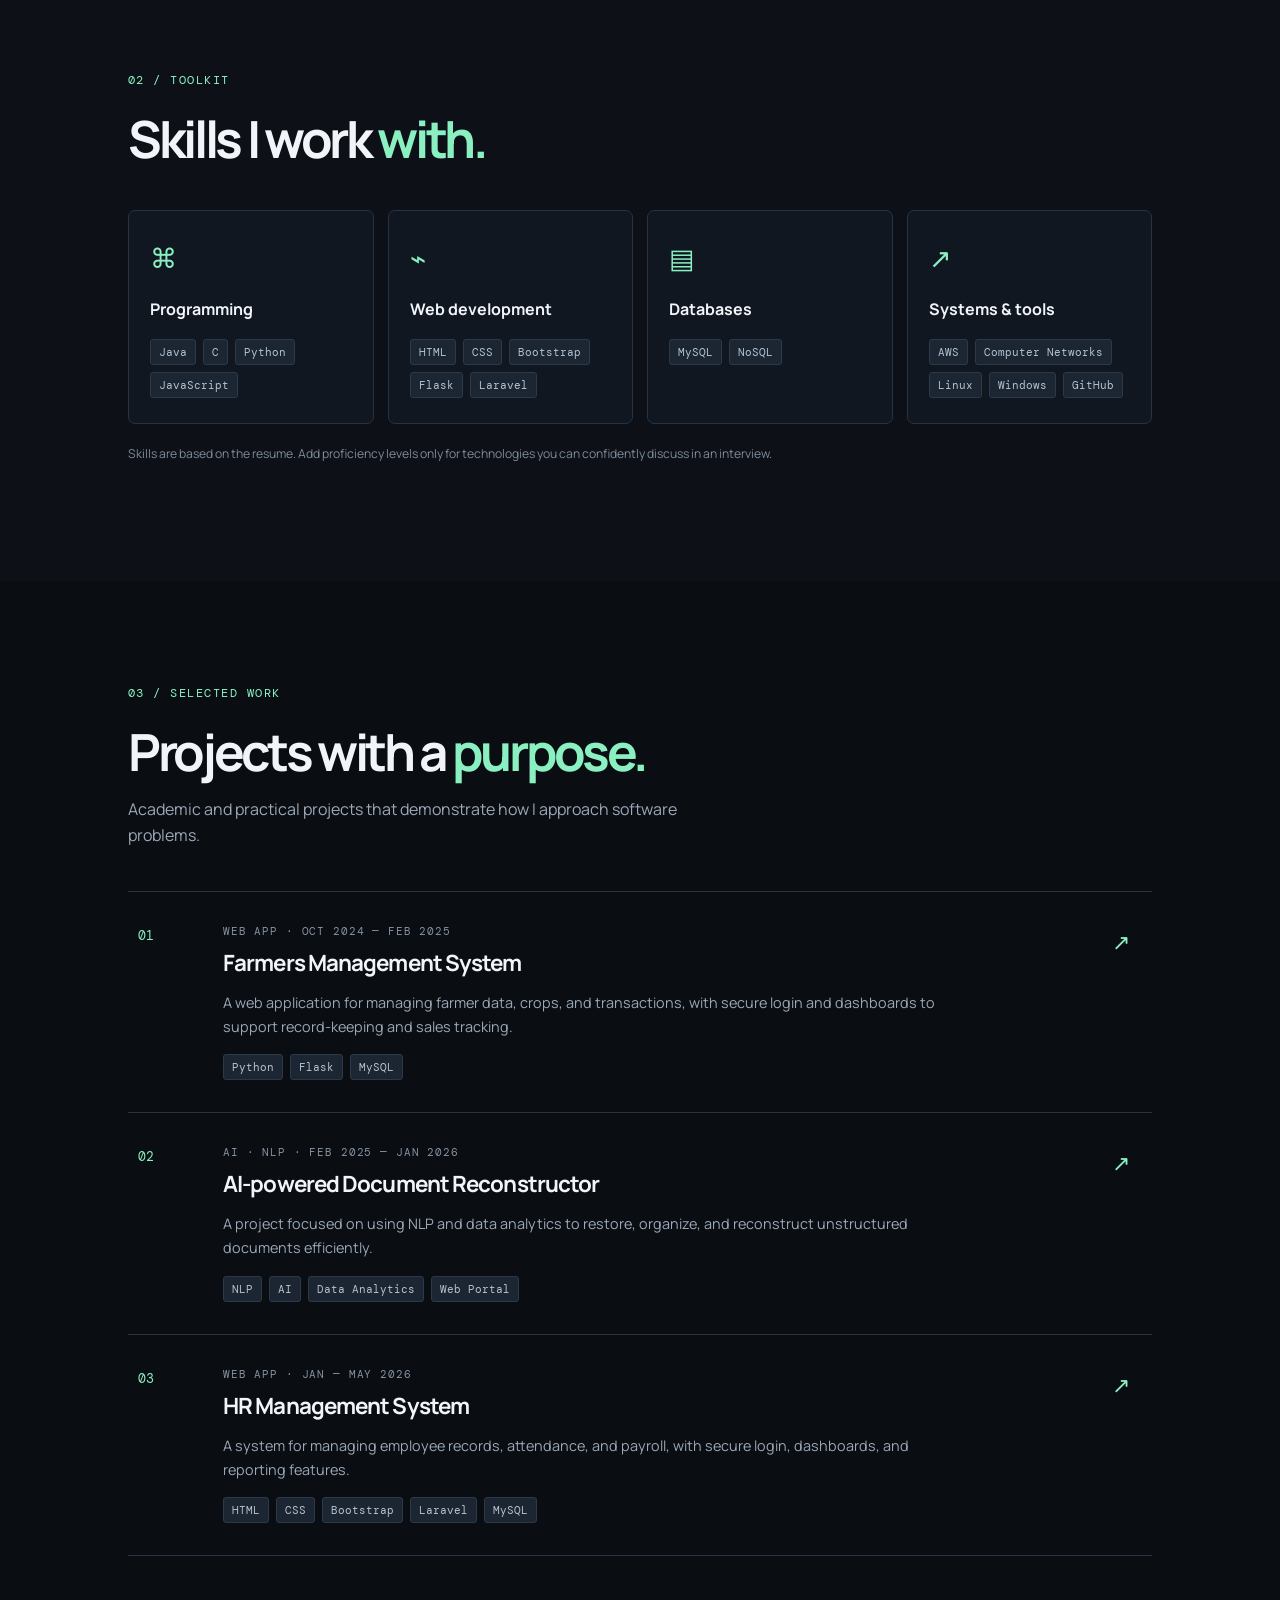
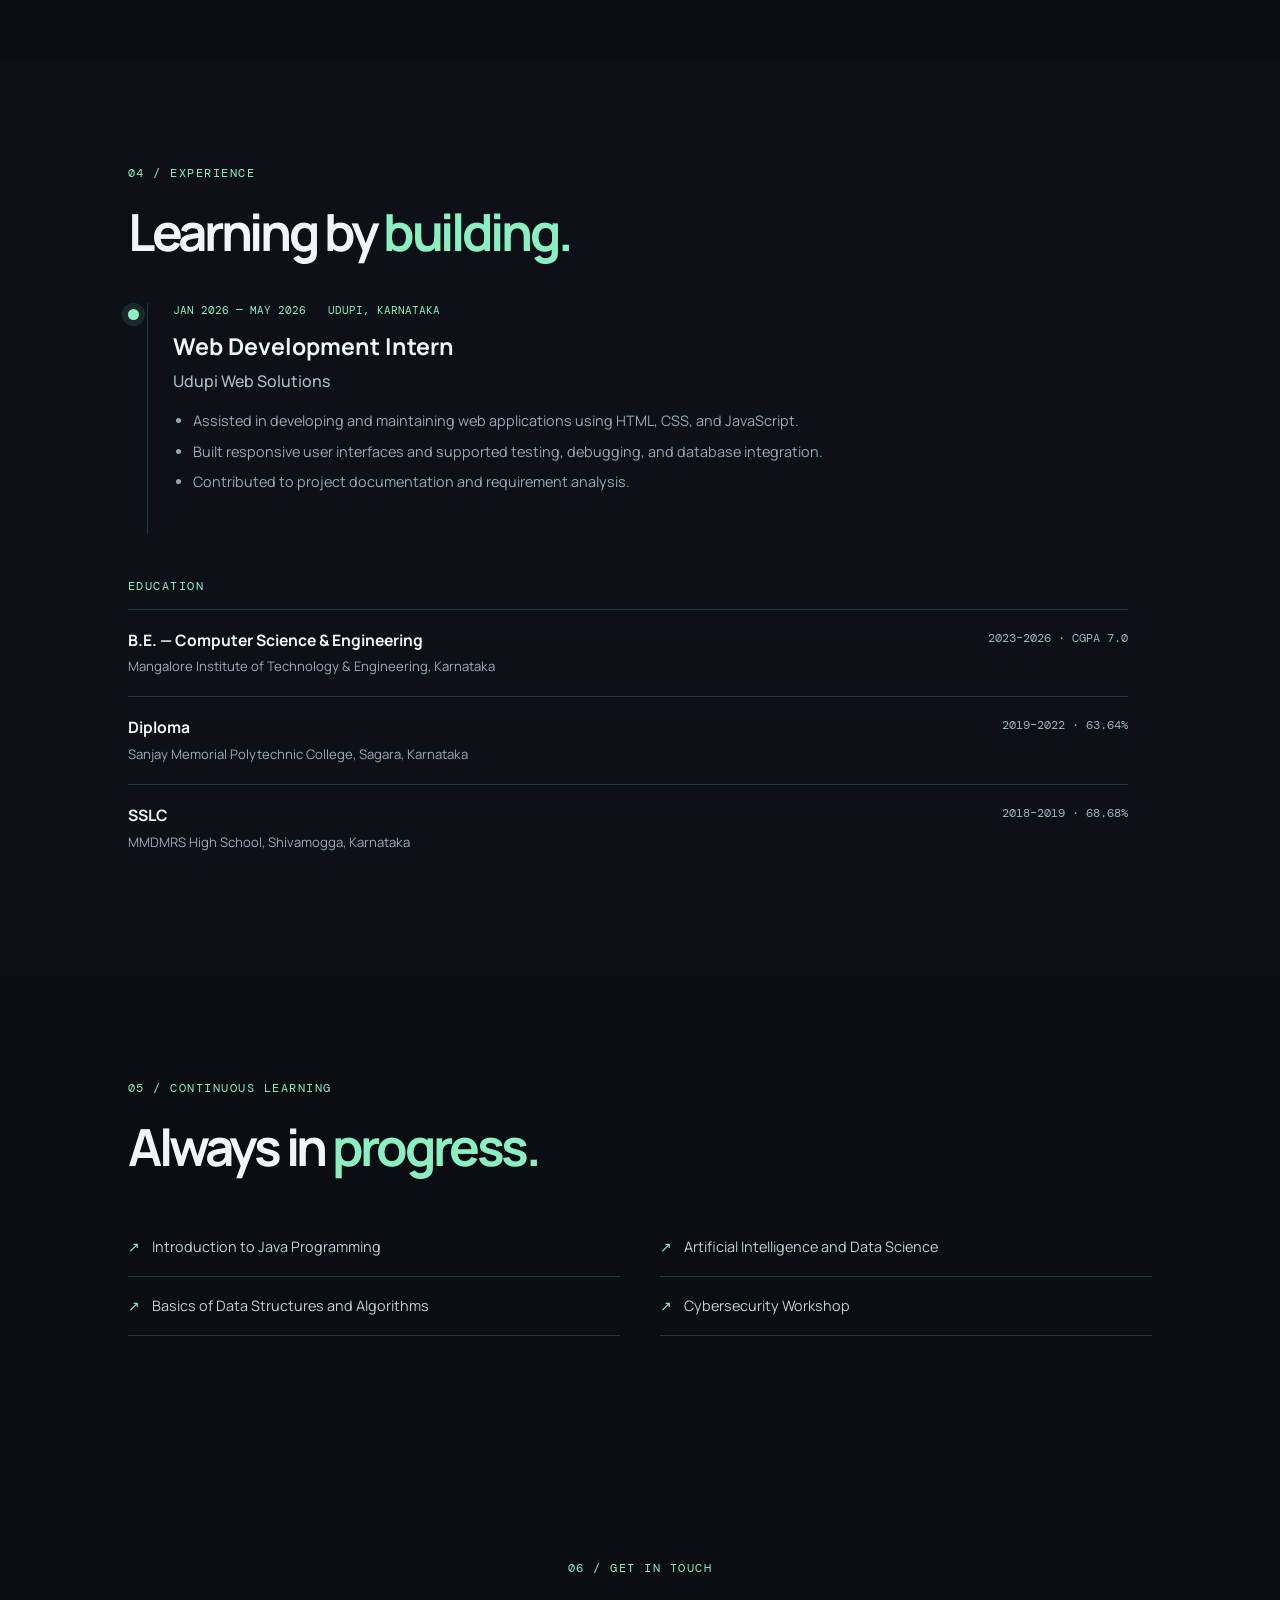
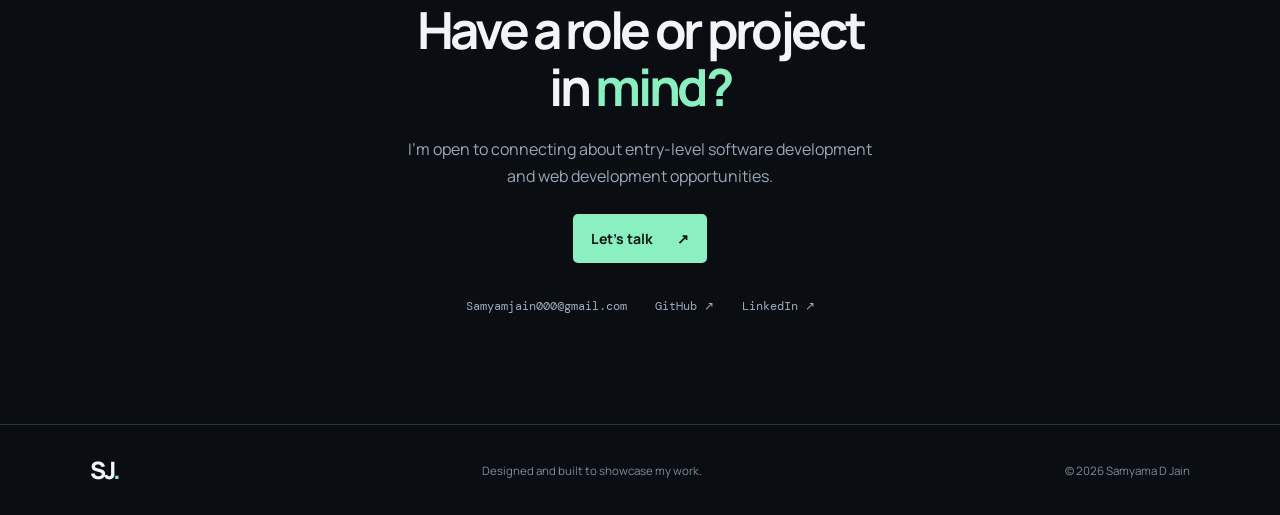
==== commit 6d418caf: "Update index.html" ====
--- a/index.html
+++ b/index.html
@@ -3,11 +3,27 @@
 <head>
   <meta charset="UTF-8" />
   <meta name="viewport" content="width=device-width, initial-scale=1.0" />
-  <meta name="description" content="Portfolio of Samyama D Jain, Computer Science Engineer and aspiring software developer." />
-  <title>Samyama D Jain | Developer Portfolio</title>
+  <title>Samyama D Jain | Software & Web Developer Portfolio</title>
+
+<meta name="description"
+content="Explore the portfolio of Samyama D Jain, a software and web developer skilled in Java, Python, HTML, CSS, JavaScript and MySQL." />
+
+<meta name="robots" content="index, follow" />
+
+<link rel="canonical" href="https://samyam0731.github.io/" />
+
+<meta property="og:title" content="Samyama D Jain | Developer Portfolio" />
+
+<meta property="og:description"
+content="Explore my software development projects, technical skills and experience." />
+
+<meta property="og:type" content="website" />
+
+<meta property="og:url" content="https://samyam0731.github.io/" />
   <link rel="preconnect" href="https://fonts.googleapis.com">
   <link rel="preconnect" href="https://fonts.gstatic.com" crossorigin>
   <link href="https://fonts.googleapis.com/css2?family=DM+Mono:wght@400;500&family=Manrope:wght@400;500;600;700;800&display=swap" rel="stylesheet">
+  <link rel="icon" type="image/svg+xml" href="favicon.svg">
   <link rel="stylesheet" href="styles.css" />
 </head>
 <body>
@@ -29,7 +45,7 @@
         <p class="intro">A developer interested in web applications, user-focused interfaces, and practical software solutions. I enjoy turning ideas into clean, functional products.</p>
         <div class="hero-actions">
           <a class="button primary" href="#projects">Explore my work <span>↘</span></a>
-          <a class="button secondary" href="resume.pdf" target="_blank" rel="noopener">View resume ↗</a>
+          <a class="button secondary" href="assets/resume.pdf" target="_blank" rel="noopener">View resume ↗</a>
         </div>
         <div class="quick-links">
           <a href="https://github.com/Samyam0731" target="_blank" rel="noopener">GitHub ↗</a>
@@ -125,4 +141,4 @@
   <footer><a class="logo" href="#home">SJ<span>.</span></a><p>Designed and built to showcase my work.</p><span>© <span id="year"></span> Samyama D Jain</span></footer>
   <script src="script.js"></script>
 </body>
-</html>+</html> 
--- a/styles.css
+++ b/styles.css
@@ -1,2 +1,1022 @@
- :root{--bg:#0a0d12;--panel:#111720;--panel2:#151e29;--text:#f1f5f9;--muted:#9ba8b8;--line:#273342;--accent:#8af0c2;--accent2:#b5f7dc;--pink:#f39bbd;--mono:"DM Mono",monospace;--sans:"Manrope",sans-serif}
-*{box-sizing:border-box}html{scroll-behavior:smooth;scroll-padding-top:90px}body{margin:0;background:var(--bg);color:var(--text);font-family:var(--sans);line-height:1.65}a{color:inherit;text-decoration:none}.site-header{height:78px;padding:0 7vw;display:flex;align-items:center;justify-content:space-between;border-bottom:1px solid rgba(255,255,255,.07);position:sticky;top:0;background:rgba(10,13,18,.9);backdrop-filter:blur(16px);z-index:10}.logo{font-size:1.5rem;font-weight:800;letter-spacing:-.08em}.logo span{color:var(--accent)}nav{display:flex;align-items:center;gap:30px;color:#bdc7d3;font-size:.86rem}nav a:hover,.quick-links a:hover,.contact-links a:hover{color:var(--accent)}.nav-cta{border:1px solid #455261;padding:9px 15px;border-radius:5px;color:var(--text)}.menu-toggle{display:none;background:none;border:0;color:var(--text);font-size:1.4rem}.section{padding:105px 10vw;max-width:1500px;margin:auto}.hero{min-height:calc(100vh - 78px);display:grid;grid-template-columns:1.1fr .9fr;align-items:center;gap:7vw;position:relative;padding-bottom:130px}.eyebrow{font: .72rem var(--mono);letter-spacing:.13em;color:var(--accent);margin:0 0 22px}.status-dot{display:inline-block;width:7px;height:7px;border-radius:50%;background:var(--accent);margin-right:8px;box-shadow:0 0 12px #8af0c2}.hero h1{font-size:clamp(3.2rem,6.3vw,6rem);line-height:1.04;letter-spacing:-.075em;margin:0 0 20px;font-weight:800}.hero h1 span,.section-heading h2 span,.contact-section h2 span{color:var(--accent)}.hero h2{font-size:clamp(1.05rem,2vw,1.4rem);font-weight:600;margin:0 0 14px}.intro{color:var(--muted);max-width:540px;font-size:1rem}.hero-actions{display:flex;gap:12px;flex-wrap:wrap;margin:28px 0 26px}.button{display:inline-flex;align-items:center;gap:24px;padding:13px 18px;border-radius:5px;font-size:.88rem;font-weight:700;transition:transform .2s,background .2s}.button:hover{transform:translateY(-2px)}.button.primary{background:var(--accent);color:#0b1713}.button.primary:hover{background:var(--accent2)}.button.secondary{border:1px solid #455261}.quick-links{display:flex;gap:23px;font: .78rem var(--mono);color:#aab6c5}.hero-card{border:1px solid #2d3948;border-radius:10px;background:linear-gradient(145deg,#141d28,#0e131a);box-shadow:0 28px 80px #0005;overflow:hidden;transform:rotate(1deg)}.card-top,.card-bottom{display:flex;justify-content:space-between;padding:15px 20px;color:#7e8b9b;font: .68rem var(--mono);letter-spacing:.06em;border-bottom:1px solid #273342}.dots{color:#526272}.code-lines{padding:22px 14px 26px;font:clamp(.67rem,1vw,.85rem) var(--mono);line-height:2.15;white-space:nowrap}.code-lines p{margin:0}.ln{display:inline-block;width:30px;color:#556272;text-align:right;margin-right:15px}.pink{color:var(--pink)}.green{color:var(--accent)}.terminal-line{margin-top:20px!important;color:#d8e1ea}.terminal-line span{color:var(--accent)}.cursor{animation:blink 1s steps(2,start) infinite}.card-bottom{border-top:1px solid #273342;border-bottom:0;font-size:.6rem}.scroll-cue{position:absolute;bottom:40px;left:10vw;font: .65rem var(--mono);letter-spacing:.12em;color:#7f8d9d}.scroll-cue span{color:var(--accent);margin-left:10px}.section-heading{margin-bottom:42px}.section-heading h2,.contact-section h2{font-size:clamp(2.1rem,4vw,3.7rem);letter-spacing:-.065em;line-height:1.13;margin:0}.about-section{border-top:1px solid var(--line)}.about-grid{display:grid;grid-template-columns:.85fr 1.15fr;gap:8vw}.about-lead{font-size:1.45rem;line-height:1.55;font-weight:600;letter-spacing:-.035em;margin:0}.about-detail{color:var(--muted);font-size:.95rem}.facts{display:flex;gap:40px;margin-top:32px;padding-top:22px;border-top:1px solid var(--line)}.facts div{display:flex;flex-direction:column}.facts strong{font-size:1.5rem;color:var(--text)}.facts span{font-size:.74rem;color:var(--muted)}.skills-section{background:#0d1117;max-width:none;padding-left:10vw;padding-right:10vw}.skill-grid{display:grid;grid-template-columns:repeat(4,1fr);gap:14px}.skill-card{background:var(--panel);border:1px solid var(--line);border-radius:7px;padding:25px 21px;min-height:205px}.skill-icon{font-size:1.7rem;color:var(--accent);margin-bottom:15px}.skill-card h3{font-size:1rem;margin:0 0 17px}.tags{display:flex;flex-wrap:wrap;gap:7px}.tags span{font: .68rem var(--mono);color:#b5c2d0;background:#1b2632;border:1px solid #2b3948;padding:5px 8px;border-radius:3px}.small-note{color:#7f8b99;font-size:.76rem;margin-top:20px}.section-subtitle{color:var(--muted);max-width:550px;margin-top:15px}.project-list{border-top:1px solid var(--line)}.project-card{display:grid;grid-template-columns:65px 1fr 30px;gap:20px;padding:32px 10px;border-bottom:1px solid var(--line);transition:background .2s}.project-card:hover{background:#10161e}.project-number{font: .8rem var(--mono);color:var(--accent);padding-top:3px}.project-type{font:.67rem var(--mono);letter-spacing:.08em;color:#8492a2;margin:0 0 7px}.project-content h3{font-size:1.4rem;letter-spacing:-.04em;margin:0 0 9px}.project-content p:not(.project-type){color:var(--muted);max-width:730px;margin:0 0 16px;font-size:.9rem}.project-arrow{color:var(--accent);font-size:1.4rem}.experience-section{background:#0d1117;max-width:none;padding-left:10vw;padding-right:10vw}.timeline{display:grid;grid-template-columns:25px 1fr;gap:20px;max-width:850px}.timeline-marker{width:11px;height:11px;background:var(--accent);border-radius:50%;margin-top:6px;box-shadow:0 0 0 6px #8af0c21a}.timeline-content{border-left:1px solid var(--line);padding:0 0 25px 25px;margin-left:-26px}.timeline-meta{display:flex;gap:22px;flex-wrap:wrap;font:.68rem var(--mono);color:var(--accent)}.timeline-content h3{font-size:1.45rem;margin:10px 0 0}.timeline-content h4{color:#aeb9c7;font-weight:500;margin:2px 0 15px}.timeline-content ul{color:var(--muted);padding-left:20px;font-size:.9rem}.timeline-content li{margin:7px 0}.education-block{margin-top:45px;max-width:1000px}.education-block>.eyebrow{margin-bottom:15px}.education-row{display:flex;justify-content:space-between;gap:25px;padding:18px 0;border-top:1px solid var(--line)}.education-row h3{font-size:.98rem;margin:0 0 3px}.education-row p{margin:0;color:var(--muted);font-size:.82rem}.education-row>span{font:.72rem var(--mono);color:#a4b1bf;white-space:nowrap;padding-top:3px}.learning-list{display:grid;grid-template-columns:1fr 1fr;gap:0 40px}.learning-list span{padding:17px 0;border-bottom:1px solid var(--line);color:#c4ced9;font-size:.9rem}.learning-list span:before{content:"↗";color:var(--accent);margin-right:12px}.contact-section{text-align:center;padding-top:120px;padding-bottom:110px}.contact-section .eyebrow{margin-bottom:25px}.contact-copy{color:var(--muted);max-width:470px;margin:20px auto 25px}.contact-section .button{margin-bottom:35px}.contact-links{display:flex;justify-content:center;gap:28px;flex-wrap:wrap;font:.75rem var(--mono);color:#9eacbb}footer{border-top:1px solid var(--line);padding:25px 7vw;display:flex;align-items:center;justify-content:space-between;color:#7f8b99;font-size:.72rem}footer p{margin:0}footer .logo{color:var(--text)}@keyframes blink{to{visibility:hidden}}@media(max-width:900px){.section{padding:80px 7vw}.hero{grid-template-columns:1fr;gap:40px;padding-top:70px}.hero-card{max-width:570px;width:100%;transform:none}.scroll-cue{left:7vw}.skill-grid{grid-template-columns:repeat(2,1fr)}.about-grid{gap:35px}.site-header{padding:0 7vw}.skills-section,.experience-section{padding-left:7vw;padding-right:7vw}}@media(max-width:650px){.site-header{height:68px}.menu-toggle{display:block}nav{display:none;position:absolute;top:67px;left:0;right:0;background:#10161e;padding:20px 7vw 25px;flex-direction:column;align-items:flex-start;border-bottom:1px solid var(--line);gap:17px}nav.open{display:flex}.hero{min-height:auto;padding-top:65px;padding-bottom:105px}.hero h1{font-size:3.4rem}.desktop-break{display:none}.section{padding:72px 7vw}.about-grid{grid-template-columns:1fr}.about-lead{font-size:1.25rem}.facts{gap:25px}.facts strong{font-size:1.3rem}.skill-grid{grid-template-columns:1fr 1fr;gap:9px}.skill-card{padding:18px 13px;min-height:190px}.project-card{grid-template-columns:30px 1fr 18px;gap:10px;padding:26px 0}.project-content h3{font-size:1.15rem}.education-row{flex-direction:column;gap:6px}.education-row>span{white-space:normal}.learning-list{grid-template-columns:1fr}.contact-section h2{font-size:2.7rem}footer{padding:22px 7vw;gap:12px;flex-wrap:wrap}footer p{order:3;width:100%}.code-lines{font-size:.68rem;padding-left:5px;padding-right:5px}.ln{width:20px;margin-right:8px}}@media(max-width:380px){.skill-grid{grid-template-columns:1fr}.hero h1{font-size:2.9rem}.quick-links{gap:13px;font-size:.7rem}.facts{gap:15px}}
+
+/* =========================================
+   1. GLOBAL SETTINGS
+========================================= */
+
+:root {
+  --bg: #0a0d12;
+  --panel: #111720;
+  --panel2: #151e29;
+  --text: #f1f5f9;
+  --muted: #9ba8b8;
+  --line: #273342;
+  --accent: #8af0c2;
+  --accent2: #b5f7dc;
+  --pink: #f39bbd;
+
+  --mono: "DM Mono", monospace;
+  --sans: "Manrope", sans-serif;
+}
+
+* {
+  box-sizing: border-box;
+}
+
+html {
+  scroll-behavior: smooth;
+  scroll-padding-top: 90px;
+}
+
+body {
+  margin: 0;
+  background: var(--bg);
+  color: var(--text);
+  font-family: var(--sans);
+  line-height: 1.65;
+}
+
+a {
+  color: inherit;
+  text-decoration: none;
+}
+
+button {
+  font-family: inherit;
+}
+
+img {
+  max-width: 100%;
+  height: auto;
+}
+
+
+/* =========================================
+   2. HEADER AND NAVIGATION
+========================================= */
+
+.site-header {
+  height: 78px;
+  padding: 0 7vw;
+
+  display: flex;
+  align-items: center;
+  justify-content: space-between;
+
+  border-bottom: 1px solid rgba(255,255,255,.07);
+
+  position: sticky;
+  top: 0;
+
+  background: rgba(10,13,18,.95);
+  backdrop-filter: blur(16px);
+
+  z-index: 100;
+}
+
+.logo {
+  font-size: 1.5rem;
+  font-weight: 800;
+  letter-spacing: -.08em;
+}
+
+.logo span {
+  color: var(--accent);
+}
+
+nav {
+  display: flex;
+  align-items: center;
+  gap: 30px;
+
+  color: #bdc7d3;
+  font-size: .86rem;
+}
+
+nav a {
+  transition: color .2s ease;
+}
+
+nav a:hover,
+.quick-links a:hover,
+.contact-links a:hover {
+  color: var(--accent);
+}
+
+.nav-cta {
+  border: 1px solid #455261;
+  padding: 9px 15px;
+  border-radius: 5px;
+  color: var(--text);
+}
+
+.menu-toggle {
+  display: none;
+  background: none;
+  border: 0;
+  color: var(--text);
+  font-size: 1.4rem;
+  cursor: pointer;
+}
+
+
+/* =========================================
+   3. COMMON SECTION SETTINGS
+========================================= */
+
+.section {
+  padding: 105px 10vw;
+  max-width: 1500px;
+  margin: auto;
+}
+
+.eyebrow {
+  font: .72rem var(--mono);
+  letter-spacing: .13em;
+  color: var(--accent);
+  margin: 0 0 22px;
+}
+
+.section-heading {
+  margin-bottom: 42px;
+}
+
+.section-heading h2,
+.contact-section h2 {
+  font-size: clamp(2.1rem, 4vw, 3.7rem);
+  letter-spacing: -.065em;
+  line-height: 1.13;
+  margin: 0;
+}
+
+.section-heading h2 span,
+.contact-section h2 span {
+  color: var(--accent);
+}
+
+
+/* =========================================
+   4. HERO SECTION
+========================================= */
+
+.hero {
+  min-height: calc(100vh - 78px);
+
+  display: grid;
+  grid-template-columns: 1.1fr .9fr;
+
+  align-items: center;
+  gap: 7vw;
+
+  position: relative;
+
+  padding-bottom: 130px;
+}
+
+.status-dot {
+  display: inline-block;
+  width: 7px;
+  height: 7px;
+
+  border-radius: 50%;
+  background: var(--accent);
+
+  margin-right: 8px;
+
+  box-shadow: 0 0 12px #8af0c2;
+}
+
+.hero h1 {
+  font-size: clamp(3.2rem, 6.3vw, 6rem);
+  line-height: 1.04;
+  letter-spacing: -.075em;
+
+  margin: 0 0 20px;
+  font-weight: 800;
+}
+
+.hero h1 span {
+  color: var(--accent);
+}
+
+.hero h2 {
+  font-size: clamp(1.05rem, 2vw, 1.4rem);
+  font-weight: 600;
+  margin: 0 0 14px;
+}
+
+.intro {
+  color: var(--muted);
+  max-width: 540px;
+  font-size: 1rem;
+}
+
+.hero-actions {
+  display: flex;
+  gap: 12px;
+  flex-wrap: wrap;
+  margin: 28px 0 26px;
+}
+
+
+/* =========================================
+   5. BUTTONS
+========================================= */
+
+.button {
+  display: inline-flex;
+  align-items: center;
+  gap: 24px;
+
+  padding: 13px 18px;
+
+  border-radius: 5px;
+
+  font-size: .88rem;
+  font-weight: 700;
+
+  transition:
+    transform .2s ease,
+    background .2s ease;
+}
+
+.button:hover {
+  transform: translateY(-2px);
+}
+
+.button.primary {
+  background: var(--accent);
+  color: #0b1713;
+}
+
+.button.primary:hover {
+  background: var(--accent2);
+}
+
+.button.secondary {
+  border: 1px solid #455261;
+}
+
+
+/* =========================================
+   6. SOCIAL LINKS
+========================================= */
+
+.quick-links {
+  display: flex;
+  gap: 23px;
+
+  font: .78rem var(--mono);
+  color: #aab6c5;
+}
+
+.quick-links a,
+.contact-links a {
+  transition: color .2s ease;
+}
+
+
+/* =========================================
+   7. DEVELOPER PROFILE CARD
+========================================= */
+
+.hero-card {
+  border: 1px solid #2d3948;
+  border-radius: 10px;
+
+  background: linear-gradient(
+    145deg,
+    #141d28,
+    #0e131a
+  );
+
+  box-shadow: 0 28px 80px #0005;
+
+  overflow: hidden;
+  transform: rotate(1deg);
+}
+
+.card-top,
+.card-bottom {
+  display: flex;
+  justify-content: space-between;
+
+  padding: 15px 20px;
+
+  color: #7e8b9b;
+
+  font: .68rem var(--mono);
+  letter-spacing: .06em;
+
+  border-bottom: 1px solid #273342;
+}
+
+.dots {
+  color: #526272;
+}
+
+.code-lines {
+  padding: 22px 14px 26px;
+
+  font: clamp(.67rem, 1vw, .85rem) var(--mono);
+  line-height: 2.15;
+
+  white-space: nowrap;
+  overflow-x: auto;
+}
+
+.code-lines p {
+  margin: 0;
+}
+
+.ln {
+  display: inline-block;
+  width: 30px;
+
+  color: #556272;
+  text-align: right;
+
+  margin-right: 15px;
+}
+
+.pink {
+  color: var(--pink);
+}
+
+.green {
+  color: var(--accent);
+}
+
+.terminal-line {
+  margin-top: 20px !important;
+  color: #d8e1ea;
+}
+
+.terminal-line span {
+  color: var(--accent);
+}
+
+.cursor {
+  animation: blink 1s steps(2, start) infinite;
+}
+
+.card-bottom {
+  border-top: 1px solid #273342;
+  border-bottom: 0;
+  font-size: .6rem;
+}
+
+
+/* =========================================
+   8. SCROLL INDICATOR
+========================================= */
+
+.scroll-cue {
+  position: absolute;
+  bottom: 40px;
+  left: 10vw;
+
+  font: .65rem var(--mono);
+  letter-spacing: .12em;
+
+  color: #7f8d9d;
+}
+
+.scroll-cue span {
+  color: var(--accent);
+  margin-left: 10px;
+}
+
+
+/* =========================================
+   9. ABOUT SECTION
+========================================= */
+
+.about-section {
+  border-top: 1px solid var(--line);
+}
+
+.about-grid {
+  display: grid;
+  grid-template-columns: .85fr 1.15fr;
+  gap: 8vw;
+}
+
+.about-lead {
+  font-size: 1.45rem;
+  line-height: 1.55;
+  font-weight: 600;
+  letter-spacing: -.035em;
+  margin: 0;
+}
+
+.about-detail {
+  color: var(--muted);
+  font-size: .95rem;
+}
+
+.facts {
+  display: flex;
+  gap: 40px;
+
+  margin-top: 32px;
+  padding-top: 22px;
+
+  border-top: 1px solid var(--line);
+}
+
+.facts div {
+  display: flex;
+  flex-direction: column;
+}
+
+.facts strong {
+  font-size: 1.5rem;
+  color: var(--text);
+}
+
+.facts span {
+  font-size: .74rem;
+  color: var(--muted);
+}
+
+
+/* =========================================
+   10. SKILLS SECTION
+========================================= */
+
+.skills-section {
+  background: #0d1117;
+  max-width: none;
+
+  padding-left: 10vw;
+  padding-right: 10vw;
+}
+
+.skill-grid {
+  display: grid;
+  grid-template-columns: repeat(4, 1fr);
+  gap: 14px;
+}
+
+.skill-card {
+  background: var(--panel);
+  border: 1px solid var(--line);
+  border-radius: 7px;
+
+  padding: 25px 21px;
+  min-height: 205px;
+
+  transition:
+    transform .2s ease,
+    border-color .2s ease;
+}
+
+.skill-card:hover {
+  transform: translateY(-4px);
+  border-color: var(--accent);
+}
+
+.skill-icon {
+  font-size: 1.7rem;
+  color: var(--accent);
+  margin-bottom: 15px;
+}
+
+.skill-card h3 {
+  font-size: 1rem;
+  margin: 0 0 17px;
+}
+
+.tags {
+  display: flex;
+  flex-wrap: wrap;
+  gap: 7px;
+}
+
+.tags span {
+  font: .68rem var(--mono);
+  color: #b5c2d0;
+
+  background: #1b2632;
+  border: 1px solid #2b3948;
+
+  padding: 5px 8px;
+  border-radius: 3px;
+}
+
+.small-note {
+  color: #7f8b99;
+  font-size: .76rem;
+  margin-top: 20px;
+}
+
+
+/* =========================================
+   11. PROJECTS SECTION
+========================================= */
+
+.section-subtitle {
+  color: var(--muted);
+  max-width: 550px;
+  margin-top: 15px;
+}
+
+.project-list {
+  border-top: 1px solid var(--line);
+}
+
+.project-card {
+  display: grid;
+  grid-template-columns: 65px 1fr 30px;
+  gap: 20px;
+
+  padding: 32px 10px;
+
+  border-bottom: 1px solid var(--line);
+
+  transition: background .2s ease;
+}
+
+.project-card:hover {
+  background: #10161e;
+}
+
+.project-number {
+  font: .8rem var(--mono);
+  color: var(--accent);
+  padding-top: 3px;
+}
+
+.project-type {
+  font: .67rem var(--mono);
+  letter-spacing: .08em;
+
+  color: #8492a2;
+  margin: 0 0 7px;
+}
+
+.project-content h3 {
+  font-size: 1.4rem;
+  letter-spacing: -.04em;
+  margin: 0 0 9px;
+}
+
+.project-content p:not(.project-type) {
+  color: var(--muted);
+  max-width: 730px;
+  margin: 0 0 16px;
+  font-size: .9rem;
+}
+
+.project-arrow {
+  color: var(--accent);
+  font-size: 1.4rem;
+}
+
+
+/* =========================================
+   12. EXPERIENCE SECTION
+========================================= */
+
+.experience-section {
+  background: #0d1117;
+  max-width: none;
+
+  padding-left: 10vw;
+  padding-right: 10vw;
+}
+
+.timeline {
+  display: grid;
+  grid-template-columns: 25px 1fr;
+  gap: 20px;
+
+  max-width: 850px;
+}
+
+.timeline-marker {
+  width: 11px;
+  height: 11px;
+
+  background: var(--accent);
+  border-radius: 50%;
+
+  margin-top: 6px;
+
+  box-shadow: 0 0 0 6px #8af0c21a;
+}
+
+.timeline-content {
+  border-left: 1px solid var(--line);
+
+  padding: 0 0 25px 25px;
+  margin-left: -26px;
+}
+
+.timeline-meta {
+  display: flex;
+  gap: 22px;
+  flex-wrap: wrap;
+
+  font: .68rem var(--mono);
+  color: var(--accent);
+}
+
+.timeline-content h3 {
+  font-size: 1.45rem;
+  margin: 10px 0 0;
+}
+
+.timeline-content h4 {
+  color: #aeb9c7;
+  font-weight: 500;
+  margin: 2px 0 15px;
+}
+
+.timeline-content ul {
+  color: var(--muted);
+  padding-left: 20px;
+  font-size: .9rem;
+}
+
+.timeline-content li {
+  margin: 7px 0;
+}
+
+
+/* =========================================
+   13. EDUCATION SECTION
+========================================= */
+
+.education-block {
+  margin-top: 45px;
+  max-width: 1000px;
+}
+
+.education-block > .eyebrow {
+  margin-bottom: 15px;
+}
+
+.education-row {
+  display: flex;
+  justify-content: space-between;
+  gap: 25px;
+
+  padding: 18px 0;
+
+  border-top: 1px solid var(--line);
+}
+
+.education-row h3 {
+  font-size: .98rem;
+  margin: 0 0 3px;
+}
+
+.education-row p {
+  margin: 0;
+  color: var(--muted);
+  font-size: .82rem;
+}
+
+.education-row > span {
+  font: .72rem var(--mono);
+  color: #a4b1bf;
+
+  white-space: nowrap;
+  padding-top: 3px;
+}
+
+
+/* =========================================
+   14. CONTINUOUS LEARNING
+========================================= */
+
+.learning-list {
+  display: grid;
+  grid-template-columns: 1fr 1fr;
+  gap: 0 40px;
+}
+
+.learning-list span {
+  padding: 17px 0;
+
+  border-bottom: 1px solid var(--line);
+
+  color: #c4ced9;
+  font-size: .9rem;
+}
+
+.learning-list span::before {
+  content: "↗";
+  color: var(--accent);
+  margin-right: 12px;
+}
+
+
+/* =========================================
+   15. CONTACT SECTION
+========================================= */
+
+.contact-section {
+  text-align: center;
+
+  padding-top: 120px;
+  padding-bottom: 110px;
+}
+
+.contact-section .eyebrow {
+  margin-bottom: 25px;
+}
+
+.contact-copy {
+  color: var(--muted);
+  max-width: 470px;
+
+  margin: 20px auto 25px;
+}
+
+.contact-section .button {
+  margin-bottom: 35px;
+}
+
+.contact-links {
+  display: flex;
+  justify-content: center;
+  gap: 28px;
+  flex-wrap: wrap;
+
+  font: .75rem var(--mono);
+  color: #9eacbb;
+}
+
+
+/* =========================================
+   16. FOOTER
+========================================= */
+
+footer {
+  border-top: 1px solid var(--line);
+
+  padding: 25px 7vw;
+
+  display: flex;
+  align-items: center;
+  justify-content: space-between;
+
+  color: #7f8b99;
+  font-size: .72rem;
+}
+
+footer p {
+  margin: 0;
+}
+
+footer .logo {
+  color: var(--text);
+}
+
+
+/* =========================================
+   17. ANIMATIONS
+========================================= */
+
+@keyframes blink {
+  to {
+    visibility: hidden;
+  }
+}
+
+
+/* =========================================
+   18. KEYBOARD ACCESSIBILITY
+========================================= */
+
+a:focus-visible,
+button:focus-visible {
+  outline: 3px solid var(--accent);
+  outline-offset: 4px;
+  border-radius: 4px;
+}
+
+
+/* =========================================
+   19. TABLET RESPONSIVENESS
+========================================= */
+
+@media (max-width: 900px) {
+
+  .section {
+    padding: 80px 7vw;
+  }
+
+  .hero {
+    grid-template-columns: 1fr;
+    gap: 40px;
+    padding-top: 70px;
+  }
+
+  .hero-card {
+    max-width: 570px;
+    width: 100%;
+    transform: none;
+  }
+
+  .scroll-cue {
+    left: 7vw;
+  }
+
+  .skill-grid {
+    grid-template-columns: repeat(2, 1fr);
+  }
+
+  .about-grid {
+    gap: 35px;
+  }
+
+  .site-header {
+    padding: 0 7vw;
+  }
+
+  .skills-section,
+  .experience-section {
+    padding-left: 7vw;
+    padding-right: 7vw;
+  }
+}
+
+
+/* =========================================
+   20. MOBILE RESPONSIVENESS
+========================================= */
+
+@media (max-width: 650px) {
+
+  .site-header {
+    height: 68px;
+  }
+
+  .menu-toggle {
+    display: block;
+  }
+
+  nav {
+    display: none;
+
+    position: absolute;
+    top: 67px;
+    left: 0;
+    right: 0;
+
+    background: #10161e;
+
+    padding: 20px 7vw 25px;
+
+    flex-direction: column;
+    align-items: flex-start;
+
+    border-bottom: 1px solid var(--line);
+    gap: 17px;
+  }
+
+  nav.open {
+    display: flex;
+  }
+
+  .hero {
+    min-height: auto;
+    padding-top: 65px;
+    padding-bottom: 105px;
+  }
+
+  .hero h1 {
+    font-size: 3.4rem;
+  }
+
+  .desktop-break {
+    display: none;
+  }
+
+  .section {
+    padding: 72px 7vw;
+  }
+
+  .about-grid {
+    grid-template-columns: 1fr;
+  }
+
+  .about-lead {
+    font-size: 1.25rem;
+  }
+
+  .facts {
+    gap: 25px;
+  }
+
+  .facts strong {
+    font-size: 1.3rem;
+  }
+
+  .skill-grid {
+    grid-template-columns: 1fr 1fr;
+    gap: 9px;
+  }
+
+  .skill-card {
+    padding: 18px 13px;
+    min-height: 190px;
+  }
+
+  .project-card {
+    grid-template-columns: 30px 1fr 18px;
+    gap: 10px;
+    padding: 26px 0;
+  }
+
+  .project-content h3 {
+    font-size: 1.15rem;
+  }
+
+  .education-row {
+    flex-direction: column;
+    gap: 6px;
+  }
+
+  .education-row > span {
+    white-space: normal;
+  }
+
+  .learning-list {
+    grid-template-columns: 1fr;
+  }
+
+  .contact-section h2 {
+    font-size: 2.7rem;
+  }
+
+  footer {
+    padding: 22px 7vw;
+    gap: 12px;
+    flex-wrap: wrap;
+  }
+
+  footer p {
+    order: 3;
+    width: 100%;
+  }
+
+  .code-lines {
+    font-size: .68rem;
+    padding-left: 5px;
+    padding-right: 5px;
+  }
+
+  .ln {
+    width: 20px;
+    margin-right: 8px;
+  }
+}
+
+
+/* =========================================
+   21. SMALL MOBILE SCREENS
+========================================= */
+
+@media (max-width: 380px) {
+
+  .skill-grid {
+    grid-template-columns: 1fr;
+  }
+
+  .hero h1 {
+    font-size: 2.9rem;
+  }
+
+  .quick-links {
+    gap: 13px;
+    font-size: .7rem;
+  }
+
+  .facts {
+    gap: 15px;
+  }
+}
+
+
+/* =========================================
+   22. REDUCED MOTION
+========================================= */
+
+@media (prefers-reduced-motion: reduce) {
+
+  html {
+    scroll-behavior: auto;
+  }
+
+  *,
+  *::before,
+  *::after {
+    animation-duration: 0.01ms !important;
+    animation-iteration-count: 1 !important;
+    transition-duration: 0.01ms !important;
+  }
+}
